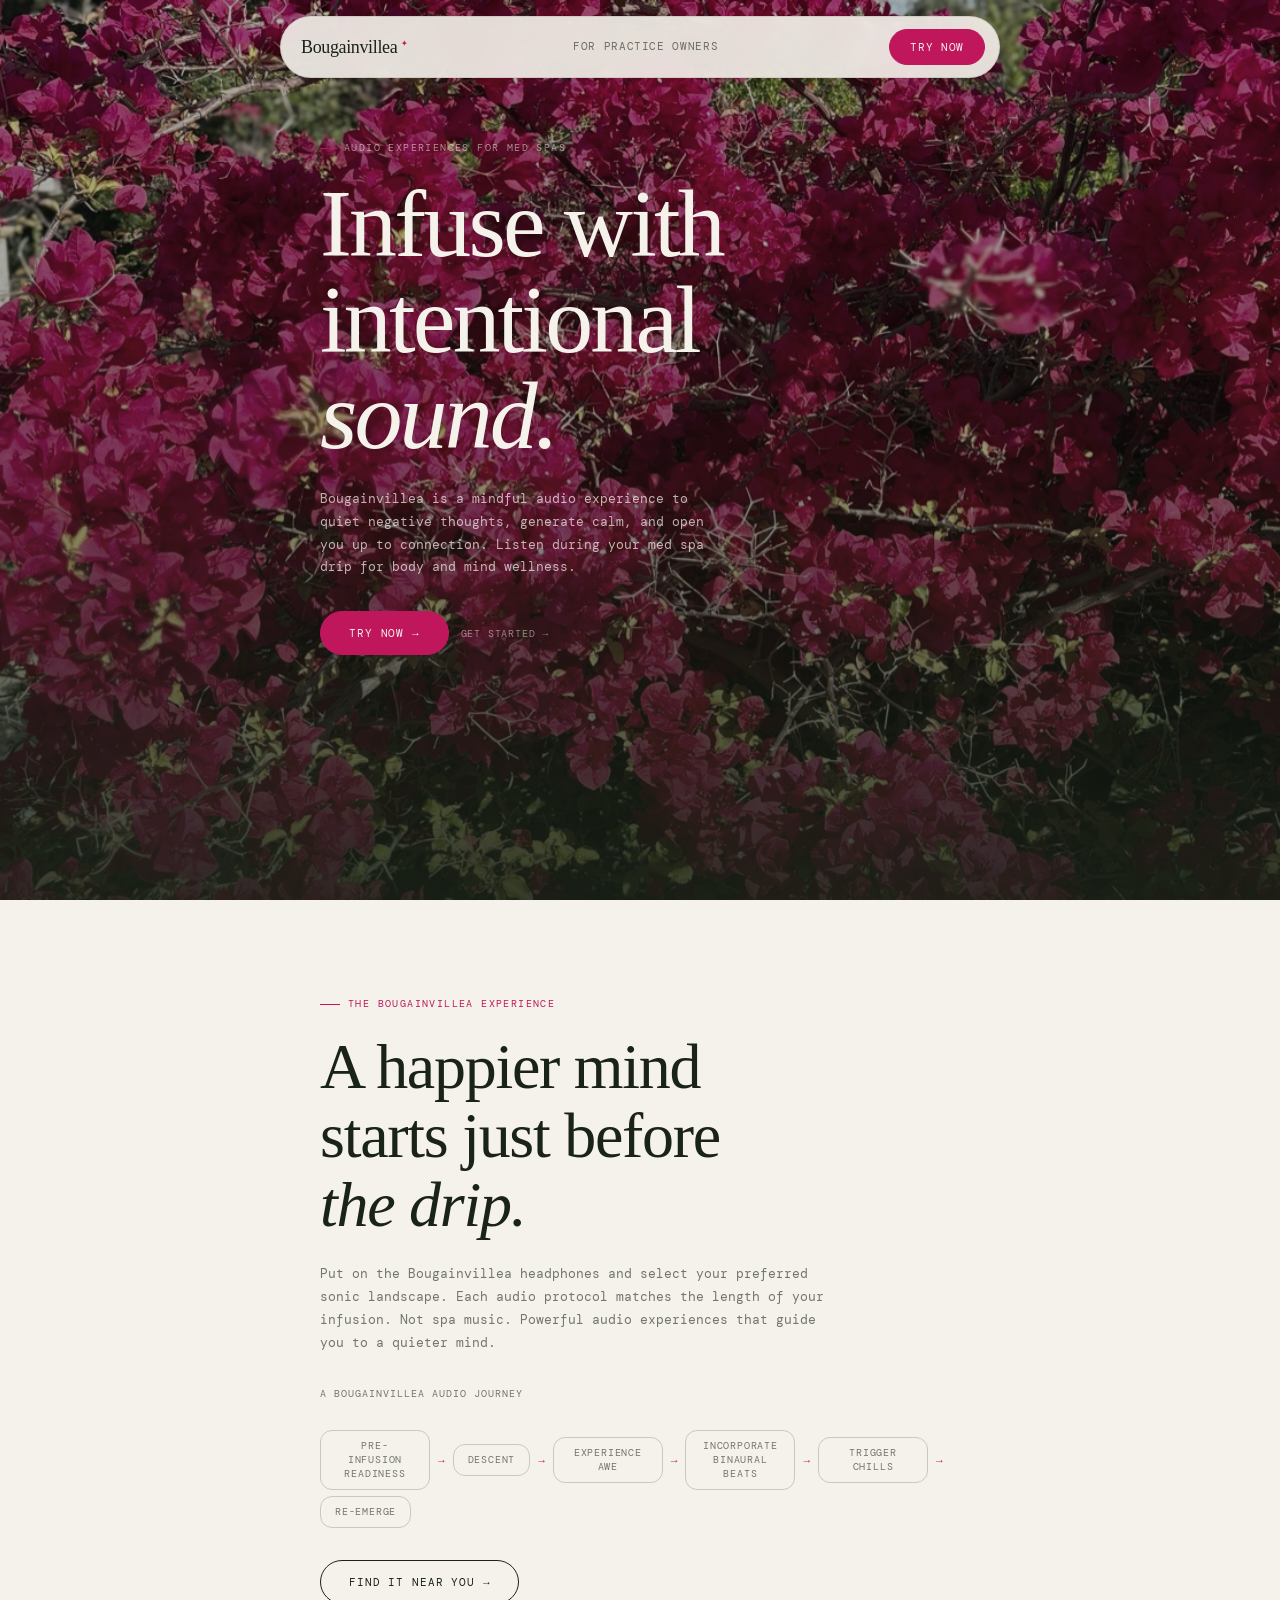
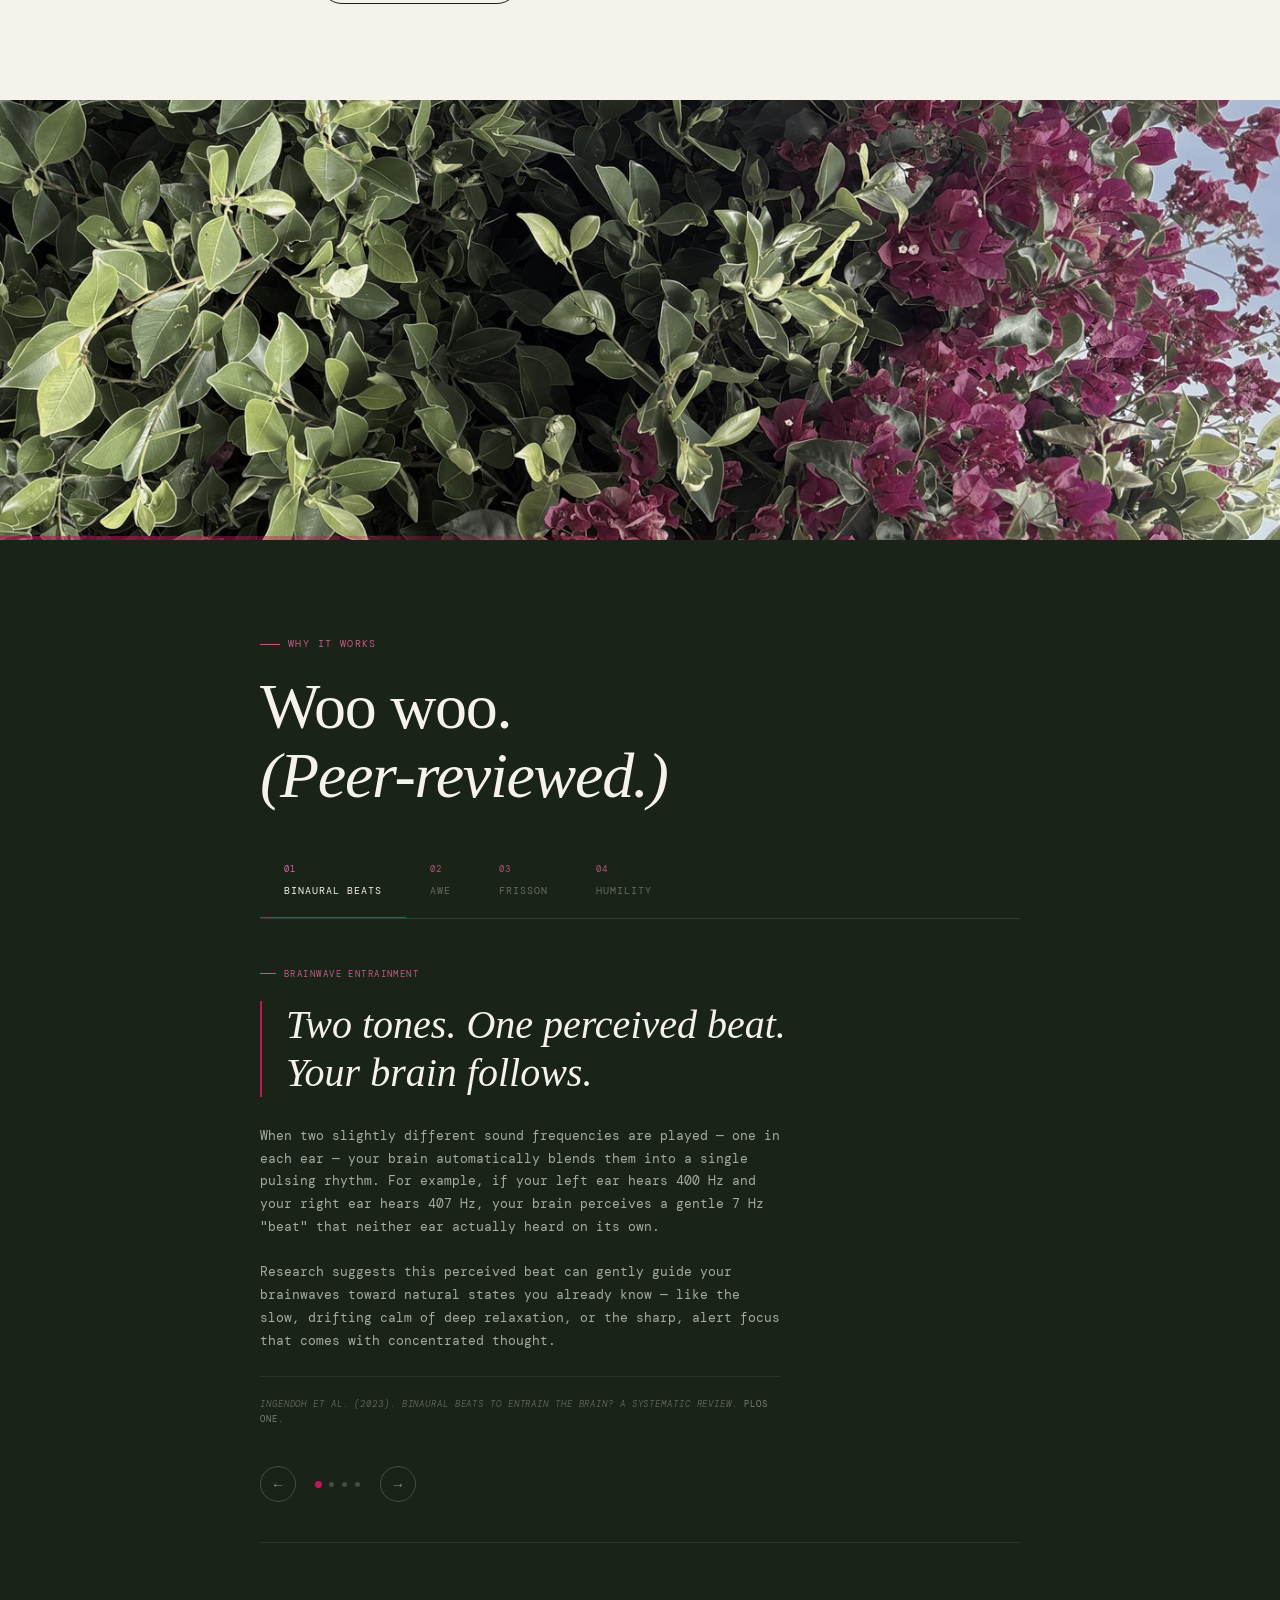
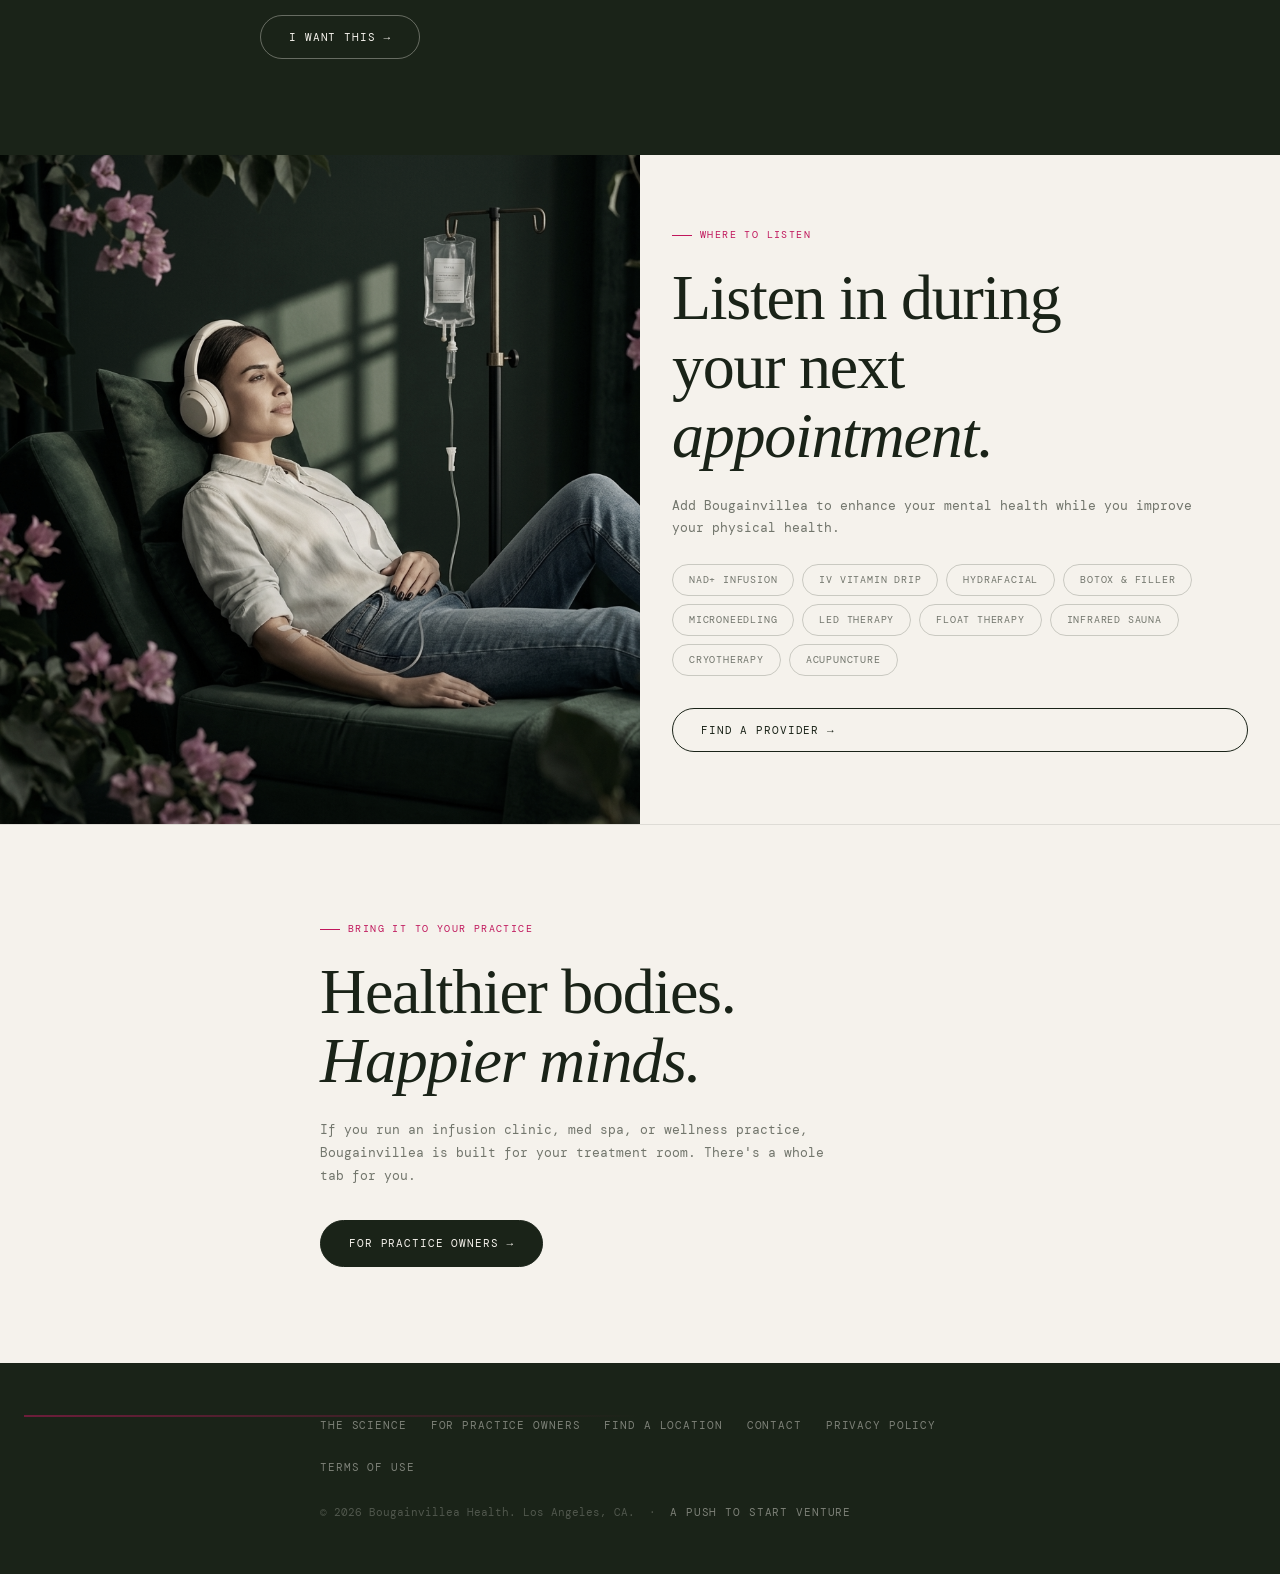
==== index.html @ acdd9a4f "Update Binaural Beats section body copy with plain-language explanation Co-Authored-By: Claude Sonne" ====
<!DOCTYPE html>
<html lang="en">
<head>
  <meta charset="UTF-8" />
  <meta name="viewport" content="width=device-width, initial-scale=1.0" />
  <title>Bougainvillea — Right Your Mind While Your Drip Runs</title>
  <meta name="description" content="A binaural audio experience for your NAD+ or vitamin infusion. While your body heals, Bougainvillea guides your mind somewhere calmer, more open, and unexpectedly at peace." />
  <link rel="stylesheet" href="css/style.css" />
</head>
<body>

  <!-- ── Floating Nav ──────────────────────────────── -->
  <nav class="nav" id="main-nav" aria-label="Main navigation">
    <div class="nav__row">
      <a href="index.html" class="nav__logo">Bougainvillea</a>
      <div class="nav__links">
        <a href="index.html" class="nav__tab active">For Users</a>
        <a href="operators.html" class="nav__tab">For Practice Owners</a>
      </div>
      <button class="nav__cta" id="demo-toggle" onclick="toggleDemo()">Try Now</button>
    </div>
    <div class="nav__player" id="nav-player">
      <audio id="demo-audio" src="demo-tracks/bou-jt-10min-VOv2-NOTFINAL.m4a" preload="none"></audio>
      <button class="nav__play-btn" id="demo-play-btn" onclick="toggleAudio()" aria-label="Play">▶</button>
      <div class="nav__player-meta">
        <span class="nav__player-track">Joshua Tree | 10 Minute Demo</span>
        <div class="nav__player-progress" id="demo-progress" role="slider" aria-label="Seek">
          <div class="nav__player-fill" id="demo-fill"></div>
        </div>
      </div>
      <span class="nav__player-time" id="demo-time">0:00</span>
      <button class="nav__player-close" onclick="closeDemo()" aria-label="Close player">✕</button>
    </div>
  </nav>

  <main class="page">

    <!-- ── 01 · Hero ─────────────────────────────── -->
    <section class="hero" aria-label="Hero">
      <div class="hero__bg" aria-hidden="true">
        <!-- Bougainvillea-draped doorway, Mediterranean -->
        <img
          src="images/hero-consumer.jpg"
          alt="Vibrant bougainvillea blooms in full sun"
          loading="eager"
        />
      </div>
      <div class="hero__overlay" aria-hidden="true"></div>
      <div class="hero__content">
        <span class="hero__eyebrow">Audio experiences for med spas</span>
        <h1 class="hero__headline">
          Infuse with<br>
          intentional<br>
          <em>sound.</em>
        </h1>
        <p class="hero__sub">
          Bougainvillea is a mindful audio experience to quiet negative thoughts, generate calm, and open you up to connection. Listen during your med spa drip for body and mind wellness.
        </p>
        <button class="btn mt-32" onclick="toggleDemo()">Try Now →</button>
        <button class="hero__scroll-link" onclick="openModal('modal-user')">Get Started →</button>
      </div>
    </section>

    <!-- ── 02 · The Experience ───────────────────── -->
    <section class="section" id="experience">
      <div class="inner">
        <span class="label">The Bougainvillea Experience</span>
        <h2>
          A happier mind<br>
          starts just before<br>
          <em>the drip.</em>
        </h2>
        <p class="body mt-24">
          Put on the Bougainvillea headphones and select your preferred sonic landscape. Each audio protocol matches the length of your infusion. Not spa music. Powerful audio experiences that guide you to a quieter mind.
        </p>
        <span class="phases__label mt-32">A Bougainvillea Audio Journey</span>
        <div class="phases">
          <span class="phases__item">Pre-infusion readiness</span>
          <span class="phases__arrow" aria-hidden="true">→</span>
          <span class="phases__item">Descent</span>
          <span class="phases__arrow" aria-hidden="true">→</span>
          <span class="phases__item">Experience Awe</span>
          <span class="phases__arrow" aria-hidden="true">→</span>
          <span class="phases__item">Incorporate Binaural Beats</span>
          <span class="phases__arrow" aria-hidden="true">→</span>
          <span class="phases__item">Trigger Chills</span>
          <span class="phases__arrow" aria-hidden="true">→</span>
          <span class="phases__item">Re-emerge</span>
        </div>
        <button class="btn mt-32" onclick="openModal('modal-user')">Find It Near You →</button>
      </div>
    </section>

    <!-- ── 02b · Bougainvillea image break ───────── -->
    <div class="img-block" aria-hidden="true" style="aspect-ratio:16/7; max-height:440px;">
      <img
        src="images/break-consumer.jpg"
        alt="Bougainvillea blooms meeting a lush green hedge"
        loading="lazy"
      />
    </div>

    <!-- ── 03 · The Science (Dark) ───────────────── -->
    <section class="section--dark" id="science">
      <div class="sci-inner">

        <div class="sci-header">
          <span class="label">Why It Works</span>
          <h2>
            Woo woo.<br>
            <em>(Peer-reviewed.)</em>
          </h2>
        </div>

        <!-- Step Nav -->
        <nav class="sci-nav "role="tablist" aria-label="Science topics">
          <button class="sci-nav__tab sci-nav__tab--active" role="tab"
                  aria-selected="true" aria-controls="sci-slide-0" data-slide="0">
            <span class="sci-nav__num">01</span>
            <span class="sci-nav__name">Binaural Beats</span>
          </button>
          <button class="sci-nav__tab" role="tab"
                  aria-selected="false" aria-controls="sci-slide-1" data-slide="1">
            <span class="sci-nav__num">02</span>
            <span class="sci-nav__name">Awe</span>
          </button>
          <button class="sci-nav__tab" role="tab"
                  aria-selected="false" aria-controls="sci-slide-2" data-slide="2">
            <span class="sci-nav__num">03</span>
            <span class="sci-nav__name">Frisson</span>
          </button>
          <button class="sci-nav__tab" role="tab"
                  aria-selected="false" aria-controls="sci-slide-3" data-slide="3">
            <span class="sci-nav__num">04</span>
            <span class="sci-nav__name">Humility</span>
          </button>
        </nav>

        <!-- Slides -->
        <div class="sci-slides "aria-live="polite">

          <div class="sci-slide sci-slide--active" id="sci-slide-0" role="tabpanel">
            <span class="sci-slide__topic">Brainwave Entrainment</span>
            <p class="sci-slide__finding">
              Two tones. One perceived beat.<br>Your brain follows.
            </p>
            <p class="body sci-slide__body">
              When two slightly different sound frequencies are played — one in each ear — your brain automatically blends them into a single pulsing rhythm. For example, if your left ear hears 400 Hz and your right ear hears 407 Hz, your brain perceives a gentle 7 Hz "beat" that neither ear actually heard on its own.<br><br>Research suggests this perceived beat can gently guide your brainwaves toward natural states you already know — like the slow, drifting calm of deep relaxation, or the sharp, alert focus that comes with concentrated thought.
            </p>
            <cite class="sci-slide__cite">
              Ingendoh et al. (2023). Binaural Beats to Entrain the Brain? A Systematic Review.
              <em>PLOS ONE.</em>
            </cite>
          </div>

          <div class="sci-slide" id="sci-slide-1" role="tabpanel" hidden>
            <span class="sci-slide__topic">The Awe Response</span>
            <p class="sci-slide__finding">
              Awe quiets stress.<br>Down to the cellular level.
            </p>
            <p class="body sci-slide__body">
              Awe activates the vagus nerve, reduces sympathetic arousal, and lowers inflammatory cytokines including IL-6. Music is among the most reliable awe elicitors, and research identifies five distinct pathways through which awe produces measurable improvements in both mental and physical health.
            </p>
            <cite class="sci-slide__cite">
              Monroy &amp; Keltner (2023). Awe as a Pathway to Mental and Physical Health.
              <em>Perspectives on Psychological Science.</em>
            </cite>
          </div>

          <div class="sci-slide" id="sci-slide-2" role="tabpanel" hidden>
            <span class="sci-slide__topic">Music-Evoked Chills</span>
            <p class="sci-slide__finding">
              Those chills you feel?<br>That's dopamine.
            </p>
            <p class="body sci-slide__body">
              Roughly 90% of people experience frisson, the involuntary shiver music can produce at moments of peak beauty. It activates the nucleus accumbens, the brain's reward center, releasing dopamine in the same cascade linked to pleasure, transcendence, and awe. Music is one of its most reliable triggers.
            </p>
            <cite class="sci-slide__cite">
              de Fleurian &amp; Pearce (2021). Chills in Music: A Systematic Review.
              <em>Psychological Bulletin.</em>
            </cite>
          </div>

          <div class="sci-slide" id="sci-slide-3" role="tabpanel" hidden>
            <span class="sci-slide__topic">The Small Self</span>
            <p class="sci-slide__finding">
              Feeling small, in the best way, is good for you.
            </p>
            <p class="body sci-slide__body">
              Awe produces a quieting of the ego researchers call "self-diminishment," a more accurate self-view that generates genuine humility. Awe-prone people are rated as more humble by the people who know them best, and this humility predicts better relationships, greater prosociality, and lasting improvements in well-being.
            </p>
            <cite class="sci-slide__cite">
              Stellar et al. (2018). Awe and Humility.
              <em>Journal of Personality and Social Psychology.</em>
            </cite>
          </div>

        </div><!-- /sci-slides -->

        <!-- Prev / Dots / Next -->
        <div class="sci-controls">
          <button class="sci-ctrl sci-ctrl--prev" aria-label="Previous">←</button>
          <div class="sci-dots" aria-hidden="true">
            <span class="sci-dot sci-dot--active"></span>
            <span class="sci-dot"></span>
            <span class="sci-dot"></span>
            <span class="sci-dot"></span>
          </div>
          <button class="sci-ctrl sci-ctrl--next" aria-label="Next">→</button>
        </div>

        <div class="sci-cta">
          <button class="btn" onclick="openModal('modal-user')">I Want This →</button>
        </div>

      </div><!-- /sci-inner -->
    </section>

    <script>
    (function () {
      const tabs   = document.querySelectorAll('.sci-nav__tab');
      const slides = document.querySelectorAll('.sci-slide');
      const dots   = document.querySelectorAll('.sci-dot');
      const prev   = document.querySelector('.sci-ctrl--prev');
      const next   = document.querySelector('.sci-ctrl--next');
      let   cur    = 0;

      function goTo(n) {
        const total = slides.length;
        cur = ((n % total) + total) % total;

        tabs.forEach(function (t, i) {
          const active = i === cur;
          t.classList.toggle('sci-nav__tab--active', active);
          t.setAttribute('aria-selected', active);
        });

        slides.forEach(function (s, i) {
          const active = i === cur;
          s.classList.toggle('sci-slide--active', active);
          active ? s.removeAttribute('hidden') : s.setAttribute('hidden', '');
        });

        dots.forEach(function (d, i) {
          d.classList.toggle('sci-dot--active', i === cur);
        });
      }

      tabs.forEach(function (t) {
        t.addEventListener('click', function () { goTo(+t.dataset.slide); });
      });

      prev.addEventListener('click', function () { goTo(cur - 1); });
      next.addEventListener('click', function () { goTo(cur + 1); });
    })();
    </script>

    <!-- ── 04 · Where to Find It ─────────────────── -->
    <section id="locations">
      <div class="two-col">
        <div class="two-col__image">
          <img
            src="images/consumer-iv-session.png"
            alt="Woman relaxing with headphones during an IV infusion session"
            loading="lazy"
          />
        </div>
        <div class="two-col__text">
          <span class="label">Where to Listen</span>
          <h2>
            Listen in during<br>
            your next<br>
            <em>appointment.</em>
          </h2>
          <p class="body mt-24">
            Add Bougainvillea to enhance your mental health while you improve your physical health.
          </p>
          <div class="pills">
            <span class="pill">NAD+ Infusion</span>
            <span class="pill">IV Vitamin Drip</span>
            <span class="pill">HydraFacial</span>
            <span class="pill">Botox &amp; Filler</span>
            <span class="pill">Microneedling</span>
            <span class="pill">LED Therapy</span>
            <span class="pill">Float Therapy</span>
            <span class="pill">Infrared Sauna</span>
            <span class="pill">Cryotherapy</span>
            <span class="pill">Acupuncture</span>
          </div>
          <button class="btn" onclick="openModal('modal-user')">Find a Provider →</button>
        </div>
      </div>
    </section>

    <!-- ── 05 · Closing CTA ───────────────────────── -->
    <section class="section" style="border-top: 1px solid var(--ink-10);">
      <div class="inner">
        <span class="label">Bring It to Your Practice</span>
        <h2>
          Healthier bodies.<br>
          <em>Happier minds.</em>
        </h2>
        <p class="body mt-24">
          If you run an infusion clinic, med spa, or wellness practice, Bougainvillea is built for your treatment room. There's a whole tab for you.
        </p>
        <a href="operators.html" class="btn btn--solid">For Practice Owners →</a>
      </div>
    </section>

  </main>

  <!-- ── Footer ────────────────────────────────────── -->
  <!-- ── Modal: Try Now (Consumer) ──────────────────── -->
  <div id="modal-user" class="modal" hidden aria-hidden="true" role="dialog" aria-modal="true" aria-labelledby="modal-user-title">
    <div class="modal__panel" tabindex="-1">
      <button class="modal__close" aria-label="Close">✕</button>
      <span class="modal__eyebrow">Get Early Access</span>
      <h2 class="modal__title" id="modal-user-title">Find it near<br><em>you.</em></h2>
      <p class="modal__subtitle">Tell us where you are. We'll let you know as soon as Bougainvillea is available at a clinic nearby.</p>

      <form class="modal__form" action="https://formspree.io/f/xkopkbqr" method="POST">
        <div class="modal__field">
          <label class="modal__label" for="u-name">Name</label>
          <input class="modal__input" id="u-name" name="name" type="text" placeholder="Your name" required autocomplete="name" />
        </div>
        <div class="modal__field">
          <label class="modal__label" for="u-email">Email</label>
          <input class="modal__input" id="u-email" name="email" type="email" placeholder="you@example.com" required autocomplete="email" />
        </div>
        <div class="modal__field">
          <label class="modal__label" for="u-city">City <span style="opacity:0.45; font-size:8px;">(optional)</span></label>
          <input class="modal__input" id="u-city" name="city" type="text" placeholder="Los Angeles" autocomplete="address-level2" />
        </div>
        <button class="modal__submit" type="submit" data-label="Notify Me">Notify Me</button>
        <p class="modal__privacy">No spam. Just your local launch.</p>
      </form>

      <div class="modal__success" hidden>
        <span class="modal__success-icon">✦</span>
        <h3>You're on the list.</h3>
        <p>We'll reach out as soon as Bougainvillea is available near you.</p>
      </div>
      <p class="modal__error" hidden>Something went wrong. Please try again or email us at hello@bougainvillea.health.</p>
    </div>
  </div>

  <script src="js/main.js"></script>
  <footer class="footer">
    <div class="footer__inner">
      <nav class="footer__links" aria-label="Footer navigation">
        <a href="#science" class="footer__link">The Science</a>
        <a href="operators.html" class="footer__link">For Practice Owners</a>
        <a href="#locations" class="footer__link">Find a Location</a>
        <a href="mailto:hello@bougainvillea.health" class="footer__link">Contact</a>
        <a href="privacy.html" class="footer__link">Privacy Policy</a>
        <a href="terms.html" class="footer__link">Terms of Use</a>
      </nav>
      <p class="footer__copy">© 2026 Bougainvillea Health. Los Angeles, CA. &nbsp;·&nbsp; <a href="https://pushtostart.ventures" class="footer__link" target="_blank" rel="noopener">A Push to Start Venture</a></p>
    </div>
  </footer>

</body>
</html>
---- css/style.css ----
/* ============================================================
   BOUGAINVILLEA — Shared Stylesheet
   Base:  #f5f2ec (parchment) / #1a2318 (forest ink)
   Bloom: #c0175c (bougainvillea magenta) — used as accent pops
   Type:  Cormorant Garant (editorial serif) + DM Mono
   ============================================================ */

@import url('https://fonts.googleapis.com/css2?family=Cormorant+Garant:ital,wght@0,300;0,400;0,500;0,600;1,300;1,400;1,500&family=DM+Mono:wght@300;400&display=swap');

/* ── Reset & Base ─────────────────────────────────── */
*, *::before, *::after { box-sizing: border-box; margin: 0; padding: 0; }

:root {
  --cream:   #f5f2ec;
  --ink:     #1a2318;
  --forest:  #3d5c3a;
  --mid:     #6b7f68;
  --bloom:   #c0175c;   /* bougainvillea magenta */
  --bloom-20: rgba(192,23,92,0.18);
  --ink-10:  rgba(26,35,24,0.10);
  --ink-20:  rgba(26,35,24,0.20);
  --ink-60:  rgba(26,35,24,0.60);

  --serif: 'Cormorant Garant', Georgia, serif;
  --mono:  'DM Mono', 'Courier New', monospace;

  --nav-h: 60px;
}

html { scroll-behavior: smooth; }

body {
  font-family: var(--mono);
  background: var(--cream);
  color: var(--ink);
  font-size: 14px;
  line-height: 1.6;
  -webkit-font-smoothing: antialiased;
}

img { display: block; width: 100%; height: 100%; object-fit: cover; }
a { color: inherit; text-decoration: none; }
button { cursor: pointer; border: none; background: none; font-family: inherit; }

/* ── Floating Nav ─────────────────────────────────── */
.nav {
  position: fixed;
  top: 16px;
  left: 50%;
  transform: translateX(-50%);
  z-index: 100;
  width: calc(100% - 32px);
  max-width: 720px;
  display: flex;
  flex-direction: column;
  background: rgba(245,242,236,0.90);
  backdrop-filter: blur(16px);
  -webkit-backdrop-filter: blur(16px);
  border: 1px solid var(--ink-10);
  border-radius: 999px;
  overflow: hidden;
  transition: border-radius 0.35s ease;
}

.nav--open { border-radius: 24px; }

.nav__row {
  display: flex;
  align-items: center;
  justify-content: space-between;
  height: var(--nav-h);
  padding: 0 8px 0 20px;
  flex-shrink: 0;
}

/* ── Demo Player ──────────────────────────────────── */
.nav__player {
  display: flex;
  align-items: center;
  gap: 10px;
  padding: 0 16px;
  max-height: 0;
  opacity: 0;
  pointer-events: none;
  transition: max-height 0.35s ease, opacity 0.25s ease, padding 0.3s ease;
}

.nav--open .nav__player {
  max-height: 56px;
  opacity: 1;
  pointer-events: auto;
  padding: 0 16px 14px;
}

.nav__play-btn {
  width: 30px;
  height: 30px;
  border-radius: 50%;
  background: var(--bloom);
  color: var(--cream);
  font-size: 10px;
  display: flex;
  align-items: center;
  justify-content: center;
  flex-shrink: 0;
  transition: background 0.2s;
}
.nav__play-btn:hover { background: var(--forest); }

.nav__player-meta {
  flex: 1;
  min-width: 0;
  display: flex;
  flex-direction: column;
  gap: 6px;
}

.nav__player-track {
  font-family: var(--mono);
  font-size: 9px;
  letter-spacing: 0.08em;
  text-transform: uppercase;
  color: var(--ink);
  white-space: nowrap;
  overflow: hidden;
  text-overflow: ellipsis;
}

.nav__player-progress {
  width: 100%;
  height: 16px;        /* tall hit area — no padding/margin hacks */
  cursor: pointer;
  position: relative;
}
/* visual rail via pseudo-element so the hit area stays full height */
.nav__player-progress::before {
  content: '';
  position: absolute;
  left: 0; right: 0;
  top: 6.5px; bottom: 6.5px;   /* 3px visible rail centred in 16px */
  background: var(--ink-20);
  border-radius: 999px;
  transition: top 0.15s, bottom 0.15s;
}
.nav__player-progress:hover::before,
.nav__player-progress.seeking::before {
  top: 5.5px; bottom: 5.5px;   /* 5px on hover/drag */
}

.nav__player-fill {
  position: absolute;
  left: 0;
  top: 6.5px; bottom: 6.5px;
  width: 0%;
  background: var(--bloom);
  border-radius: 999px;
  transition: top 0.15s, bottom 0.15s;
}
.nav__player-progress:hover .nav__player-fill,
.nav__player-progress.seeking .nav__player-fill {
  top: 5.5px; bottom: 5.5px;
}

/* Thumb dot on hover / drag */
.nav__player-fill::after {
  content: '';
  position: absolute;
  right: -5px;
  top: 50%;
  width: 10px; height: 10px;
  border-radius: 50%;
  background: var(--bloom);
  transform: translateY(-50%) scale(0);
  transition: transform 0.15s;
}
.nav__player-progress:hover .nav__player-fill::after,
.nav__player-progress.seeking .nav__player-fill::after {
  transform: translateY(-50%) scale(1);
}

.nav__player-time {
  font-family: var(--mono);
  font-size: 9px;
  color: var(--ink-60);
  white-space: nowrap;
  flex-shrink: 0;
}

.nav__player-close {
  font-size: 12px;
  color: var(--ink-60);
  width: 24px;
  height: 24px;
  display: flex;
  align-items: center;
  justify-content: center;
  border-radius: 50%;
  flex-shrink: 0;
  transition: background 0.2s, color 0.2s;
}
.nav__player-close:hover { background: var(--ink-10); color: var(--ink); }

.nav__logo {
  font-family: var(--serif);
  font-size: 18px;
  font-weight: 500;
  letter-spacing: -0.02em;
  color: var(--ink);
}

/* Small bloom dot after the wordmark — a nod to the flower */
.nav__logo::after {
  content: '✦';
  font-size: 8px;
  color: var(--bloom);
  vertical-align: super;
  margin-left: 4px;
  line-height: 0;
}

.nav__links {
  display: flex;
  align-items: center;
  gap: 4px;
}

.nav__tab {
  font-family: var(--mono);
  font-size: 11px;
  letter-spacing: 0.06em;
  text-transform: uppercase;
  padding: 6px 14px;
  border-radius: 999px;
  color: var(--ink-60);
  transition: background 0.2s, color 0.2s;
}

.nav__tab:hover { background: var(--ink-10); color: var(--ink); }

.nav__tab.active {
  display: none;
}

.nav__cta {
  font-family: var(--mono);
  font-size: 11px;
  letter-spacing: 0.06em;
  text-transform: uppercase;
  padding: 10px 20px;
  border-radius: 999px;
  border: 1px solid var(--bloom);
  color: var(--cream);
  background: var(--bloom);
  transition: background 0.2s, color 0.2s, border-color 0.2s;
  white-space: nowrap;
  margin: 6px;
}

.nav__cta:hover {
  background: var(--forest);
  color: var(--cream);
  border-color: var(--forest);
}

/* ── Page Wrapper ─────────────────────────────────── */
.page {
  padding-top: calc(var(--nav-h) + 16px);
}

/* ── Section Primitives ───────────────────────────── */
.section {
  padding: 96px 24px;
  max-width: 100%;
}

.section--dark {
  background: var(--ink);
  color: var(--cream);
  padding: 96px 24px;
}

.inner {
  max-width: 640px;
  margin: 0 auto;
}

/* ── Label / Eyebrow — bloom accent ──────────────── */
.label {
  font-family: var(--mono);
  font-size: 10px;
  letter-spacing: 0.14em;
  text-transform: uppercase;
  color: var(--bloom);          /* pop of magenta */
  margin-bottom: 20px;
  display: flex;
  align-items: center;
  gap: 8px;
}

/* Thin bloom line before label */
.label::before {
  content: '';
  display: inline-block;
  width: 20px;
  height: 1px;
  background: var(--bloom);
  flex-shrink: 0;
}

.section--dark .label {
  color: rgba(224,100,155,0.85);   /* bloom lightened for dark bg */
}

.section--dark .label::before {
  background: rgba(224,100,155,0.85);
}

/* The hero eyebrow doesn't use .label, stays subtle */
.hero__eyebrow {
  font-family: var(--mono);
  font-size: 10px;
  letter-spacing: 0.14em;
  text-transform: uppercase;
  color: rgba(245,242,236,0.55);
  margin-bottom: 20px;
  display: flex;
  align-items: center;
  gap: 8px;
}

.hero__eyebrow::before {
  content: '';
  display: inline-block;
  width: 16px;
  height: 1px;
  background: var(--bloom);
  opacity: 0.8;
}

/* ── Headlines ────────────────────────────────────── */
h1, h2, h3 {
  font-family: var(--serif);
  font-weight: 400;
  line-height: 1.08;
  letter-spacing: -0.02em;
}

h1 { font-size: clamp(48px, 12vw, 88px); }
h2 { font-size: clamp(36px, 8vw, 64px); }
h3 { font-size: clamp(22px, 5vw, 36px); }

/* ── Body Text ────────────────────────────────────── */
.body {
  font-family: var(--mono);
  font-size: 13px;
  line-height: 1.75;
  color: var(--ink-60);
  max-width: 520px;
}

.section--dark .body {
  color: rgba(245,242,236,0.65);
}

/* ── CTA Buttons ──────────────────────────────────── */
.btn {
  display: inline-flex;
  align-items: center;
  gap: 8px;
  font-family: var(--mono);
  font-size: 11px;
  letter-spacing: 0.08em;
  text-transform: uppercase;
  padding: 14px 28px;
  border-radius: 999px;
  border: 1px solid var(--ink);
  color: var(--ink);
  background: transparent;
  transition: background 0.2s, color 0.2s, border-color 0.2s;
  margin-top: 32px;
}

.btn:hover {
  background: var(--bloom);
  border-color: var(--bloom);
  color: var(--cream);
}

.btn--solid {
  background: var(--ink);
  color: var(--cream);
  border-color: var(--ink);
}

.btn--solid:hover {
  background: var(--bloom);
  border-color: var(--bloom);
}

.section--dark .btn {
  border-color: rgba(245,242,236,0.35);
  color: var(--cream);
}

.section--dark .btn:hover {
  background: var(--bloom);
  border-color: var(--bloom);
  color: var(--cream);
}

/* ── Hero ─────────────────────────────────────────── */
/* Pull hero flush to top, overriding .page padding */
.hero {
  margin-top: calc(-1 * (var(--nav-h) + 16px));
}

.hero .btn {
  background: var(--bloom);
  border-color: var(--bloom);
  color: var(--cream);
}

.hero .btn:hover {
  background: var(--forest);
  border-color: var(--forest);
}

.hero {
  position: relative;
  min-height: 100svh;
  display: flex;
  flex-direction: column;
  justify-content: flex-start;
  overflow: hidden;
  background: var(--ink);
}

.hero__bg {
  position: absolute;
  inset: 0;
  z-index: 0;
}

/* Higher saturation so bougainvillea magenta bleeds through */
.hero__bg img {
  width: 100%;
  height: 100%;
  object-fit: cover;
  filter: saturate(0.65) brightness(0.72);
}

.hero__overlay {
  position: absolute;
  inset: 0;
  background: linear-gradient(
    to top,
    rgba(26,35,24,0.82) 0%,
    rgba(26,35,24,0.20) 50%,
    transparent 100%
  );
  z-index: 1;
}

.hero__content {
  position: relative;
  z-index: 2;
  padding: calc(var(--nav-h) + 16px + 64px) 24px 60px;
  color: var(--cream);
  width: 100%;
  max-width: 688px;   /* 640px text + 24px padding × 2 — matches .inner */
  margin: 0 auto;
}

.hero__headline {
  font-family: var(--serif);
  font-size: clamp(44px, 13vw, 96px);
  font-weight: 300;
  line-height: 1.0;
  letter-spacing: -0.03em;
  color: var(--cream);
  margin-bottom: 24px;
}

.hero__sub {
  font-family: var(--mono);
  font-size: 13px;
  line-height: 1.75;
  color: rgba(245,242,236,0.72);
  max-width: 400px;
}

/* ── Phase Arc ────────────────────────────────────── */
.phases {
  display: flex;
  flex-wrap: wrap;
  align-items: center;
  gap: 6px;
  margin-top: 28px;
}

.phases__item {
  font-family: var(--mono);
  font-size: 10px;
  letter-spacing: 0.08em;
  text-transform: uppercase;
  padding: 8px 14px;
  border: 1px solid var(--ink-20);
  border-radius: 12px;
  color: var(--ink-60);
  display: inline-flex;
  align-items: center;
  justify-content: center;
  text-align: center;
  max-width: 110px;
  white-space: normal;
  line-height: 1.4;
  flex-shrink: 0;
}

/* Arrow separators get bloom */
.phases__arrow {
  font-size: 11px;
  color: var(--bloom);
  padding: 0 2px;
  line-height: 1;
  flex-shrink: 0;
}

/* ── Pull Quote ───────────────────────────────────── */
.pullquote {
  font-family: var(--serif);
  font-style: italic;
  font-size: clamp(20px, 4vw, 26px);
  line-height: 1.45;
  color: var(--cream);
  border-left: 2px solid var(--bloom);   /* bloom accent */
  padding-left: 24px;
  margin: 52px 0 16px;
}

.pullquote__cite {
  font-family: var(--mono);
  font-size: 10px;
  letter-spacing: 0.1em;
  text-transform: uppercase;
  color: rgba(245,242,236,0.4);
  display: block;
  margin-top: 14px;
  padding-left: 26px;
}

/* ── Science Slider ───────────────────────────────── */
.sci-inner {
  max-width: 760px;
  margin: 0 auto;
}

.sci-header {
  max-width: 560px;
  margin-bottom: 52px;
}

/* Step nav */
.sci-nav {
  display: flex;
  gap: 0;
  border-bottom: 1px solid rgba(245,242,236,0.12);
  margin-bottom: 48px;
  overflow-x: auto;
  -webkit-overflow-scrolling: touch;
  scrollbar-width: none;
}

.sci-nav::-webkit-scrollbar { display: none; }

.sci-nav__tab {
  background: none;
  border: none;
  cursor: pointer;
  padding: 0 24px 20px;
  text-align: left;
  position: relative;
  color: rgba(245,242,236,0.35);
  transition: color 0.2s;
  white-space: nowrap;
  flex-shrink: 0;
}

.sci-nav__tab::after {
  content: '';
  position: absolute;
  bottom: -1px;
  left: 0;
  right: 0;
  height: 2px;
  background: var(--bloom);
  opacity: 0;
  transition: opacity 0.2s;
}

.sci-nav__tab--active,
.sci-nav__tab:hover {
  color: var(--cream);
}

.sci-nav__tab--active::after { opacity: 1; }

.sci-nav__num {
  display: block;
  font-family: var(--mono);
  font-size: 9px;
  letter-spacing: 0.12em;
  color: rgba(224,100,155,0.75);
  margin-bottom: 6px;
}

.sci-nav__tab--active .sci-nav__num,
.sci-nav__tab:hover .sci-nav__num {
  color: rgba(224,100,155,1);
}

.sci-nav__name {
  font-family: var(--mono);
  font-size: 10px;
  letter-spacing: 0.1em;
  text-transform: uppercase;
}

/* Slide content */
.sci-slides {
  min-height: 280px;
}

.sci-slide {
  display: none;
  animation: sci-fade-in 0.35s ease;
}

.sci-slide--active { display: block; }

@keyframes sci-fade-in {
  from { opacity: 0; transform: translateY(10px); }
  to   { opacity: 1; transform: translateY(0); }
}

.sci-slide__topic {
  font-family: var(--mono);
  font-size: 9px;
  letter-spacing: 0.16em;
  text-transform: uppercase;
  color: rgba(224,100,155,0.85);
  display: flex;
  align-items: center;
  gap: 8px;
  margin-bottom: 20px;
}

.sci-slide__topic::before {
  content: '';
  display: inline-block;
  width: 16px;
  height: 1px;
  background: rgba(224,100,155,0.85);
  flex-shrink: 0;
}

.sci-slide__finding {
  font-family: var(--serif);
  font-style: italic;
  font-size: clamp(26px, 5vw, 40px);
  line-height: 1.2;
  color: var(--cream);
  margin: 0 0 28px;
  font-weight: 400;
  border-left: 2px solid var(--bloom);
  padding-left: 24px;
}

.sci-slide__body {
  max-width: 520px;
  margin-bottom: 24px;
}

.sci-slide__cite {
  display: block;
  font-family: var(--mono);
  font-size: 9px;
  letter-spacing: 0.1em;
  text-transform: uppercase;
  color: rgba(245,242,236,0.3);
  line-height: 1.6;
  border-top: 1px solid rgba(245,242,236,0.08);
  padding-top: 20px;
  margin-top: 4px;
  max-width: 520px;
}

.sci-slide__cite em {
  font-style: normal;
  color: rgba(245,242,236,0.45);
}

/* Controls */
.sci-controls {
  display: flex;
  align-items: center;
  gap: 20px;
  margin-top: 40px;
}

.sci-ctrl {
  background: none;
  border: 1px solid rgba(245,242,236,0.2);
  color: rgba(245,242,236,0.5);
  cursor: pointer;
  width: 36px;
  height: 36px;
  border-radius: 50%;
  display: flex;
  align-items: center;
  justify-content: center;
  font-size: 14px;
  transition: border-color 0.2s, color 0.2s, background 0.2s;
  flex-shrink: 0;
}

.sci-ctrl:hover {
  border-color: var(--bloom);
  color: var(--cream);
  background: rgba(192,23,92,0.12);
}

.sci-dots {
  display: flex;
  gap: 8px;
  align-items: center;
}

.sci-dot {
  width: 5px;
  height: 5px;
  border-radius: 50%;
  background: rgba(245,242,236,0.2);
  transition: background 0.2s, transform 0.2s;
}

.sci-dot--active {
  background: var(--bloom);
  transform: scale(1.4);
}

/* ── Image Block ──────────────────────────────────── */
.img-block {
  width: 100%;
  aspect-ratio: 3/2;
  overflow: hidden;
  background: var(--ink-10);
  position: relative;
}

/* Slightly more saturation — let the bougainvillea show */
.img-block img {
  filter: saturate(0.45) brightness(0.96);
  transition: filter 0.8s ease;
}

.img-block:hover img {
  filter: saturate(0.75) brightness(0.96);
}

/* Bloom gradient kiss at bottom edge of image break */
.img-block::after {
  content: '';
  position: absolute;
  inset: auto 0 0 0;
  height: 4px;
  background: linear-gradient(to right, var(--bloom), transparent 60%);
  opacity: 0.6;
  pointer-events: none;
}

/* ── Stats Strip ──────────────────────────────────── */
.stats {
  display: grid;
  grid-template-columns: repeat(2, 1fr);
  gap: 1px;
  background: var(--ink-10);
  border: 1px solid var(--ink-10);
  margin: 40px 0 0;
}

.section--dark .stats {
  background: rgba(245,242,236,0.08);
  border-color: rgba(245,242,236,0.08);
}

.stats__item {
  background: var(--cream);
  padding: 28px 20px;
}

.section--dark .stats__item {
  background: var(--ink);
}

/* Stats numbers get bloom on light backgrounds */
.stats__number {
  font-family: var(--serif);
  font-size: clamp(28px, 7vw, 48px);
  font-weight: 300;
  line-height: 1;
  letter-spacing: -0.02em;
  color: var(--bloom);
}

.section--dark .stats__number { color: var(--cream); }

.stats__label {
  font-family: var(--mono);
  font-size: 10px;
  letter-spacing: 0.08em;
  text-transform: uppercase;
  color: var(--mid);
  margin-top: 8px;
}

.section--dark .stats__label { color: rgba(245,242,236,0.45); }

/* ── Pills ────────────────────────────────────────── */
.pills {
  display: flex;
  flex-wrap: wrap;
  gap: 8px;
  margin-top: 24px;
}

.pill {
  font-family: var(--mono);
  font-size: 10px;
  letter-spacing: 0.08em;
  text-transform: uppercase;
  padding: 7px 16px;
  border: 1px solid var(--ink-20);
  border-radius: 999px;
  color: var(--ink-60);
  transition: border-color 0.2s, color 0.2s;
}

.pill:hover {
  border-color: var(--bloom);
  color: var(--bloom);
}

/* ── Stat Hero — large featured stat ─────────────── */
.stat-hero {
  display: flex;
  align-items: center;
  gap: 20px;
  margin-bottom: 40px;
  padding-bottom: 36px;
  border-bottom: 1px solid var(--ink-10);
}

.stat-hero__number {
  font-family: var(--serif);
  font-size: clamp(72px, 15vw, 108px);
  font-weight: 300;
  line-height: 1;
  letter-spacing: -0.03em;
  color: var(--bloom);
  flex-shrink: 0;
}

.stat-hero__label {
  font-family: var(--mono);
  font-size: 11px;
  letter-spacing: 0.08em;
  text-transform: uppercase;
  color: var(--ink-60);
  max-width: 180px;
  line-height: 1.6;
}

.stat-hero__source {
  font-family: var(--mono);
  font-size: 9px;
  letter-spacing: 0.10em;
  text-transform: uppercase;
  color: var(--ink-20);
  margin-top: 10px;
  display: block;
}

/* ── Pressure Points ──────────────────────────────── */
.how-it-works__image {
  width: 100%;
  border-radius: 12px;
  overflow: hidden;
  max-height: 420px;
}

.how-it-works__image img {
  width: 100%;
  height: 100%;
  object-fit: cover;
  object-position: center 30%;
  display: block;
}

.pressure-list {
  margin-top: 48px;
  display: flex;
  flex-direction: column;
}

.pressure-item {
  padding: 32px 0;
  border-top: 1px solid rgba(245,242,236,0.10);
  display: grid;
  grid-template-columns: 28px 1fr;
  gap: 20px;
  align-items: start;
}

.pressure-item__num {
  font-family: var(--mono);
  font-size: 10px;
  letter-spacing: 0.08em;
  color: var(--bloom);
  opacity: 0.7;
  padding-top: 5px;
}

.pressure-item__title {
  font-family: var(--serif);
  font-size: 22px;
  font-weight: 400;
  color: var(--cream);
  margin-bottom: 10px;
  line-height: 1.2;
}

.pressure-item__body {
  font-family: var(--mono);
  font-size: 12px;
  line-height: 1.75;
  color: rgba(245,242,236,0.58);
}

.pressure-item--featured {
  border-top-color: rgba(192,23,92,0.40) !important;
  padding-left: 0;
}

.pressure-item--featured .pressure-item__num {
  color: var(--bloom);
  opacity: 1;
}

.pressure-item--featured .pressure-item__title {
  color: var(--cream);
}

.pressure-item--featured .pressure-item__body {
  color: rgba(245,242,236,0.75);
}

.pressure-item--featured .integration-list {
  font-family: var(--mono);
  font-size: 10px;
  letter-spacing: 0.06em;
  text-transform: uppercase;
  color: rgba(224,100,155,0.80);
  margin-top: 14px;
  line-height: 1.8;
}

/* ── Operator List ────────────────────────────────── */
.operator-list {
  margin-top: 32px;
  border-top: 1px solid var(--ink-10);
}

.operator-row {
  display: flex;
  align-items: center;
  justify-content: space-between;
  padding: 16px 0;
  border-bottom: 1px solid var(--ink-10);
}

.operator-row__name {
  font-family: var(--serif);
  font-size: 18px;
  font-weight: 400;
}

.operator-row__tier {
  font-family: var(--mono);
  font-size: 10px;
  letter-spacing: 0.08em;
  text-transform: uppercase;
  color: var(--bloom);
}

/* ── Two-col layout ───────────────────────────────── */
.two-col {
  display: grid;
  grid-template-columns: 1fr;
  gap: 0;
}

@media (min-width: 680px) {
  .two-col { grid-template-columns: 1fr 1fr; }
}

.two-col__text {
  padding: 72px 32px;
  display: flex;
  flex-direction: column;
  justify-content: center;
}

.two-col__image {
  aspect-ratio: 1/1;
  overflow: hidden;
  position: relative;
}

.two-col__image img {
  filter: saturate(0.5) brightness(0.95);
  transition: filter 0.8s ease;
}

.two-col__image:hover img {
  filter: saturate(0.8);
}

@media (min-width: 680px) {
  .two-col__image { aspect-ratio: auto; min-height: 520px; }
}

/* ── Footer ───────────────────────────────────────── */
.footer {
  background: var(--ink);
  color: var(--cream);
  padding: 52px 24px;
}

.footer__inner {
  max-width: 640px;
  margin: 0 auto;
  display: flex;
  flex-direction: column;
  gap: 28px;
}

/* Small bloom accent bar at footer top */
.footer::before {
  content: '';
  display: block;
  width: 100%;
  height: 2px;
  background: linear-gradient(to right, var(--bloom) 0%, transparent 50%);
  opacity: 0.5;
  margin-bottom: 0;
}

.footer__links {
  display: flex;
  flex-wrap: wrap;
  gap: 24px;
}

.footer__link {
  font-family: var(--mono);
  font-size: 11px;
  letter-spacing: 0.08em;
  text-transform: uppercase;
  color: rgba(245,242,236,0.45);
  transition: color 0.2s;
}

.footer__link:hover { color: var(--cream); }

.footer__copy {
  font-family: var(--mono);
  font-size: 11px;
  color: rgba(245,242,236,0.25);
}

/* ── Bloom divider — used between major sections ──── */
.bloom-divider {
  display: block;
  width: 32px;
  height: 2px;
  background: var(--bloom);
  margin-bottom: 28px;
}

/* ── Utility ──────────────────────────────────────── */
.mt-8  { margin-top: 8px; }
.mt-16 { margin-top: 16px; }
.mt-24 { margin-top: 24px; }
.mt-32 { margin-top: 32px; }
.mt-48 { margin-top: 48px; }

/* ── Pill Groups (dark section) ───────────────────── */
.pill-groups {
  display: flex;
  flex-direction: column;
  gap: 28px;
  margin-top: 48px;
}

.pill-group__label {
  font-family: var(--mono);
  font-size: 9px;
  letter-spacing: 0.14em;
  text-transform: uppercase;
  color: rgba(245,242,236,0.28);
  display: block;
  margin-bottom: 10px;
}

.pill-group .pills {
  margin-top: 0;
}

/* Dark variant pill — used inside .section--dark */
.dark-pill {
  border-color: rgba(245,242,236,0.18);
  color: rgba(245,242,236,0.65);
}

.dark-pill:hover {
  border-color: rgba(224,100,155,0.60);
  color: rgba(224,100,155,1);
}

/* ── Hero scroll link (secondary action below hero CTA) */
.hero__scroll-link {
  display: inline-block;
  margin-top: 16px;
  margin-left: 4px;
  font-family: var(--mono);
  font-size: 10px;
  letter-spacing: 0.08em;
  text-transform: uppercase;
  color: rgba(245,242,236,0.50);
  text-decoration: none;
  transition: color 0.2s;
}
.hero__scroll-link:hover { color: rgba(245,242,236,0.85); }

/* ── Science section CTA ──────────────────────────── */
.sci-cta {
  margin-top: 40px;
  padding-top: 40px;
  border-top: 1px solid rgba(245,242,236,0.08);
}

/* ── Phases label ─────────────────────────────────── */
.phases__label {
  font-family: var(--mono);
  font-size: 10px;
  letter-spacing: 0.1em;
  text-transform: uppercase;
  color: var(--ink-60);
  margin-bottom: 14px;
  display: block;
}

/* ── Mobile refinements ───────────────────────────── */
@media (max-width: 480px) {
  /* Nav — single tab + CTA fits cleanly */
  .nav__row { padding: 0 4px 0 16px; }
  .nav__player { padding: 0 12px; }
  .nav--open .nav__player { padding: 0 12px 12px; }
  .nav__logo { font-size: 15px; }
  .nav__tab { font-size: 9px; letter-spacing: 0.04em; padding: 5px 10px; }
  .nav__cta { padding: 8px 14px; margin: 4px; font-size: 10px; }

  /* Hero — tighter height, fix content padding */
  .hero { min-height: 75svh; }
  .hero__content { padding: calc(var(--nav-h) + 16px + 28px) 20px 44px; }

  /* Sections */
  .section, .section--dark { padding: 56px 20px; }

  /* Phases — horizontal scroll to preserve arrows */
  .phases { flex-wrap: nowrap; overflow-x: auto; -webkit-overflow-scrolling: touch; scrollbar-width: none; padding-bottom: 8px; }
  .phases::-webkit-scrollbar { display: none; }

  /* Stats */
  .stats { grid-template-columns: 1fr 1fr; }

  /* Two-col */
  .two-col__text { padding: 40px 20px; }

  /* Pressure items */
  .pressure-item { padding: 22px 0; }
  .pressure-item__title { font-size: 19px; }

  /* Science slider */
  .sci-inner { padding: 0 4px; }
  .sci-nav__tab { padding: 0 16px 18px; }
  .sci-slide__finding { font-size: clamp(22px, 6vw, 34px); }

  /* Stat hero — keeps number readable without overflowing */
  .stat-hero { flex-direction: column; align-items: flex-start; gap: 12px; }
  .stat-hero__number { font-size: clamp(64px, 18vw, 96px); }
  .stat-hero__label { max-width: 100%; font-size: 10px; }

  /* Pill groups — readable spacing on small screens */
  .pill-groups { gap: 22px; margin-top: 36px; }
  .pill-group__label { font-size: 8px; }
  .pill { font-size: 9px; padding: 6px 13px; }

  /* Body text — slightly more readable */
  .body { font-size: 12px; }
  .pressure-item__body { font-size: 11px; }
  .hero__sub { font-size: 12px; }

  /* Modal — full-width sheet on mobile */
  .modal__panel { border-radius: 20px 20px 0 0; padding: 36px 24px 48px; }
  .modal { align-items: flex-end; padding: 0; }
}

/* ── Modal ─────────────────────────────────────────── */
.modal {
  position: fixed;
  inset: 0;
  z-index: 200;
  background: rgba(26,35,24,0.70);
  backdrop-filter: blur(10px);
  -webkit-backdrop-filter: blur(10px);
  display: flex;
  align-items: center;
  justify-content: center;
  padding: 24px;
}

.modal[hidden] { display: none; }

.modal__panel {
  background: var(--cream);
  border-radius: 20px;
  padding: 48px 44px;
  width: 100%;
  max-width: 460px;
  max-height: 92vh;
  overflow-y: auto;
  outline: none;
  position: relative;
}

.modal__close {
  position: absolute;
  top: 18px;
  right: 20px;
  background: none;
  border: none;
  cursor: pointer;
  color: var(--ink-60);
  font-size: 18px;
  line-height: 1;
  padding: 6px;
  transition: color 0.2s;
}
.modal__close:hover { color: var(--ink); }

.modal__eyebrow {
  font-family: var(--mono);
  font-size: 9px;
  letter-spacing: 0.14em;
  text-transform: uppercase;
  color: var(--bloom);
  margin-bottom: 12px;
  display: flex;
  align-items: center;
  gap: 8px;
}
.modal__eyebrow::before {
  content: '';
  display: inline-block;
  width: 16px;
  height: 1px;
  background: var(--bloom);
  flex-shrink: 0;
}

.modal__title {
  font-family: var(--serif);
  font-size: clamp(30px, 7vw, 42px);
  font-weight: 300;
  line-height: 1.05;
  letter-spacing: -0.03em;
  color: var(--ink);
  margin-bottom: 10px;
}

.modal__subtitle {
  font-family: var(--mono);
  font-size: 12px;
  line-height: 1.75;
  color: var(--ink-60);
  margin-bottom: 32px;
  max-width: 340px;
}

.modal__field { margin-bottom: 14px; }

.modal__label {
  display: block;
  font-family: var(--mono);
  font-size: 9px;
  letter-spacing: 0.12em;
  text-transform: uppercase;
  color: var(--ink-60);
  margin-bottom: 6px;
}

.modal__input,
.modal__select {
  width: 100%;
  font-family: var(--mono);
  font-size: 13px;
  color: var(--ink);
  background: transparent;
  border: 1px solid var(--ink-20);
  border-radius: 8px;
  padding: 11px 14px;
  outline: none;
  transition: border-color 0.2s;
  -webkit-appearance: none;
  appearance: none;
}
.modal__input:focus,
.modal__select:focus { border-color: var(--bloom); }

.modal__select {
  background-image: url("data:image/svg+xml,%3Csvg xmlns='http://www.w3.org/2000/svg' width='12' height='7' viewBox='0 0 12 7'%3E%3Cpath d='M1 1l5 5 5-5' stroke='%231a2318' stroke-width='1.5' fill='none' stroke-linecap='round' stroke-linejoin='round'/%3E%3C/svg%3E");
  background-repeat: no-repeat;
  background-position: right 14px center;
  padding-right: 36px;
  cursor: pointer;
  color: var(--ink);
}
.modal__select option { color: var(--ink); background: var(--cream); }

.modal__submit {
  width: 100%;
  margin-top: 20px;
  font-family: var(--mono);
  font-size: 11px;
  letter-spacing: 0.08em;
  text-transform: uppercase;
  padding: 15px 28px;
  border-radius: 999px;
  border: none;
  background: var(--bloom);
  color: var(--cream);
  cursor: pointer;
  transition: background 0.2s, opacity 0.2s;
}
.modal__submit:hover:not(:disabled) { background: var(--forest); }
.modal__submit:disabled { opacity: 0.5; cursor: not-allowed; }

.modal__privacy {
  font-family: var(--mono);
  font-size: 9px;
  letter-spacing: 0.08em;
  text-transform: uppercase;
  color: var(--ink-20);
  text-align: center;
  margin-top: 14px;
}

.modal__success {
  text-align: center;
  padding: 24px 0 8px;
}
.modal__success-icon {
  display: block;
  font-size: 28px;
  color: var(--bloom);
  margin-bottom: 16px;
}
.modal__success h3 {
  font-family: var(--serif);
  font-size: 30px;
  font-weight: 300;
  letter-spacing: -0.02em;
  color: var(--ink);
  margin-bottom: 10px;
}
.modal__success p {
  font-family: var(--mono);
  font-size: 12px;
  line-height: 1.75;
  color: var(--ink-60);
}

.modal__error {
  font-family: var(--mono);
  font-size: 10px;
  letter-spacing: 0.04em;
  color: #b03030;
  margin-top: 12px;
  text-align: center;
  line-height: 1.6;
}
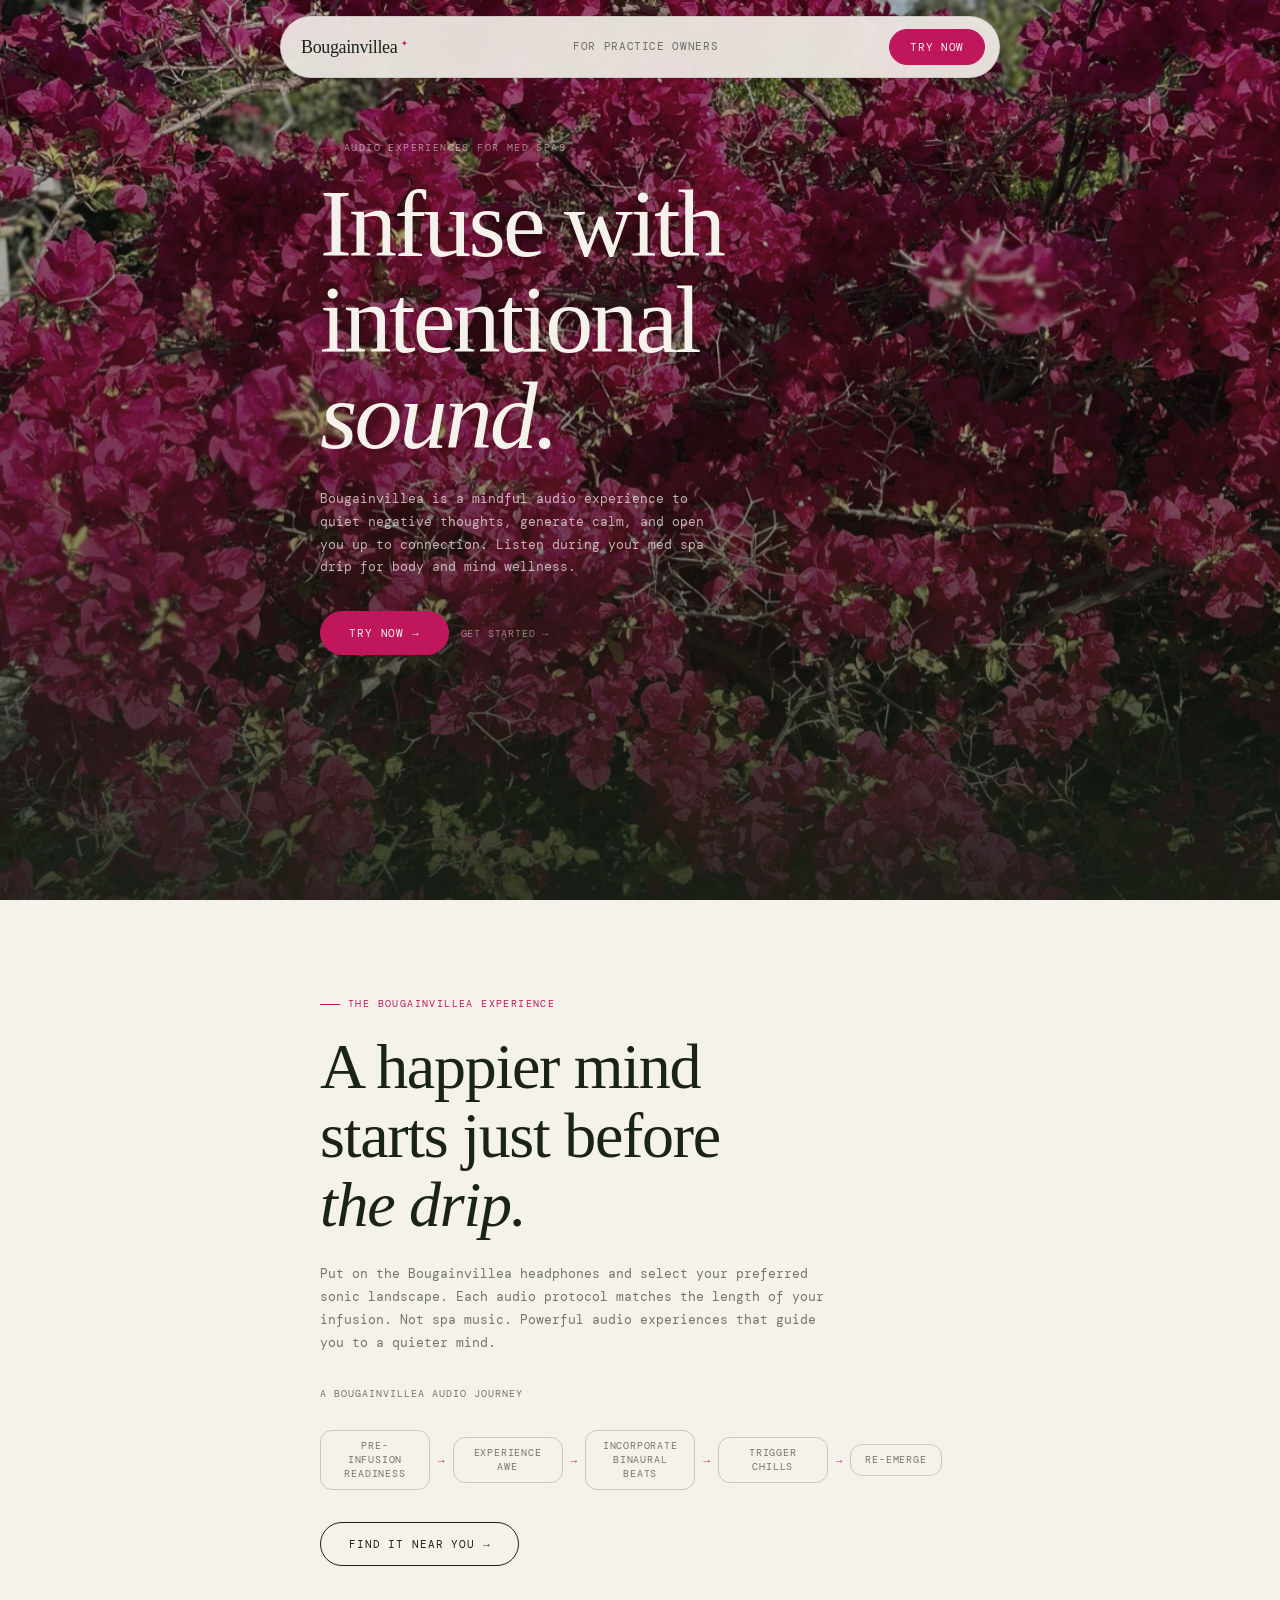
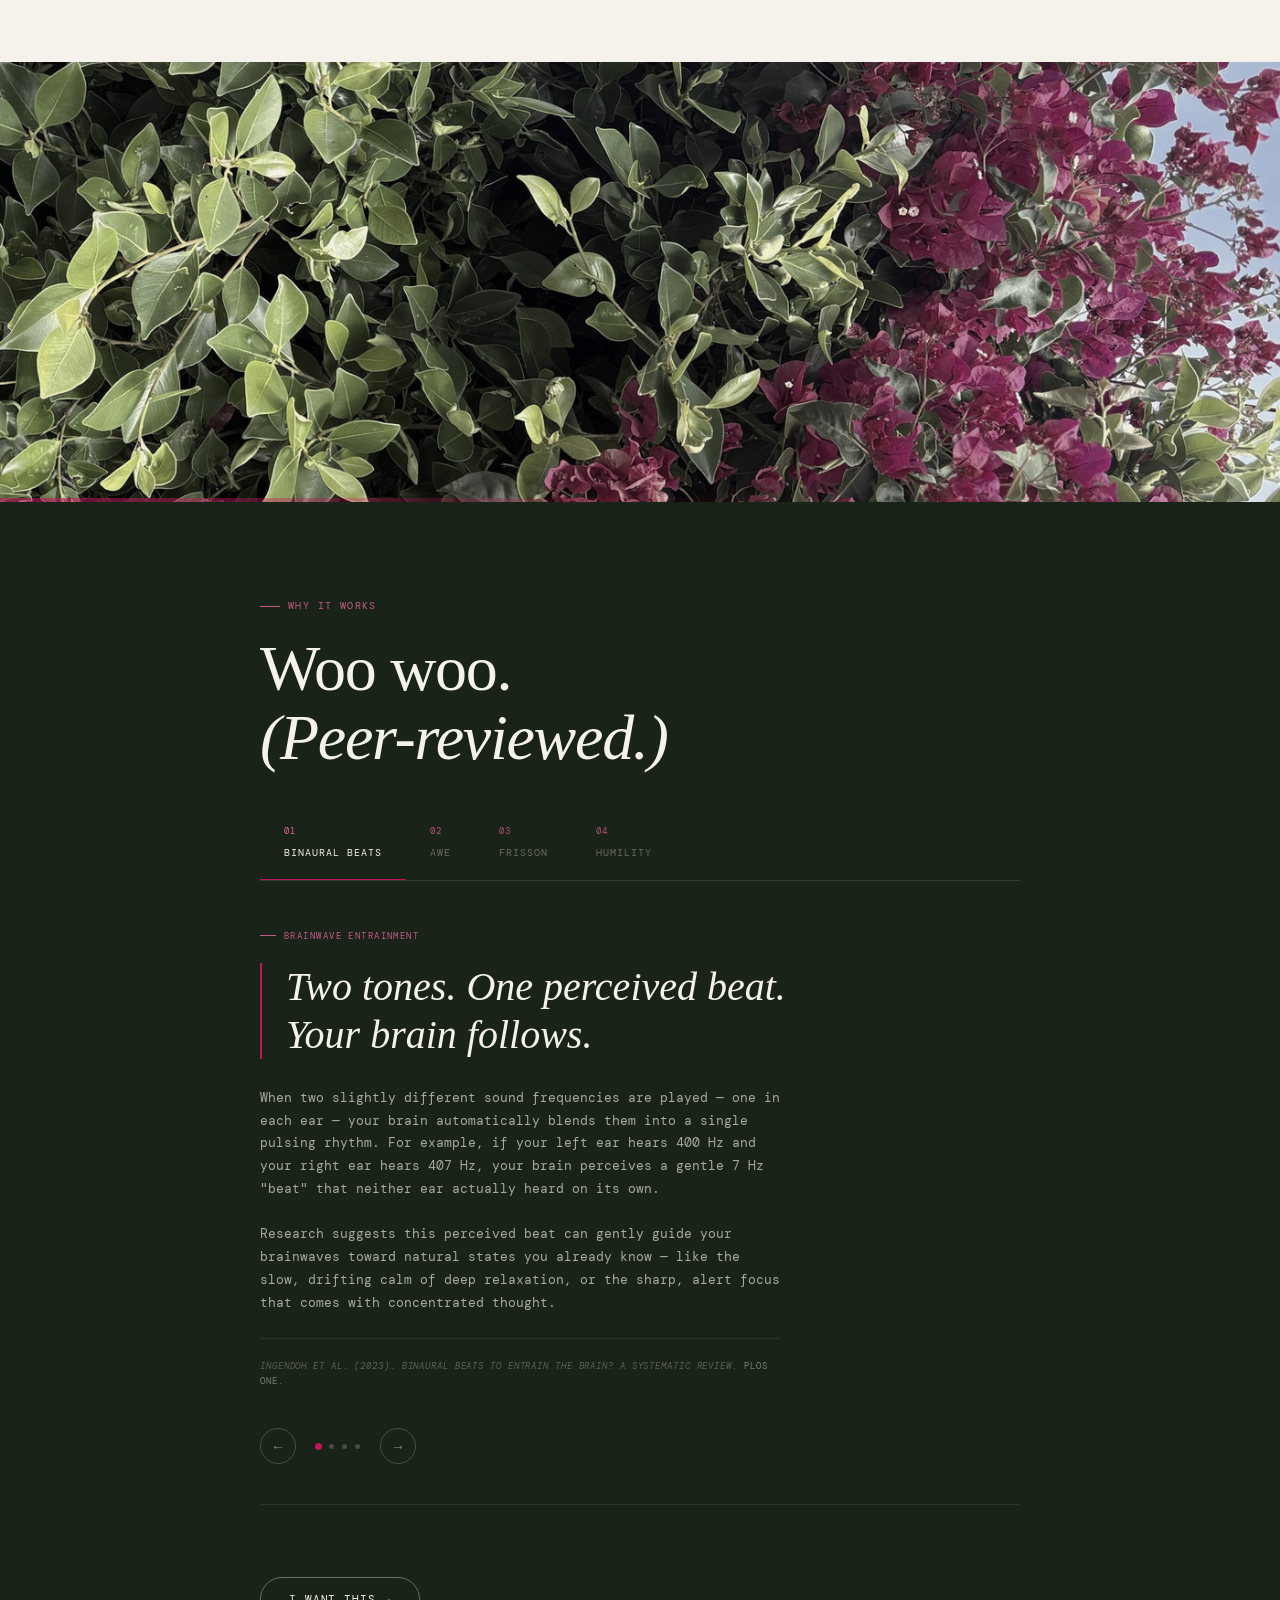
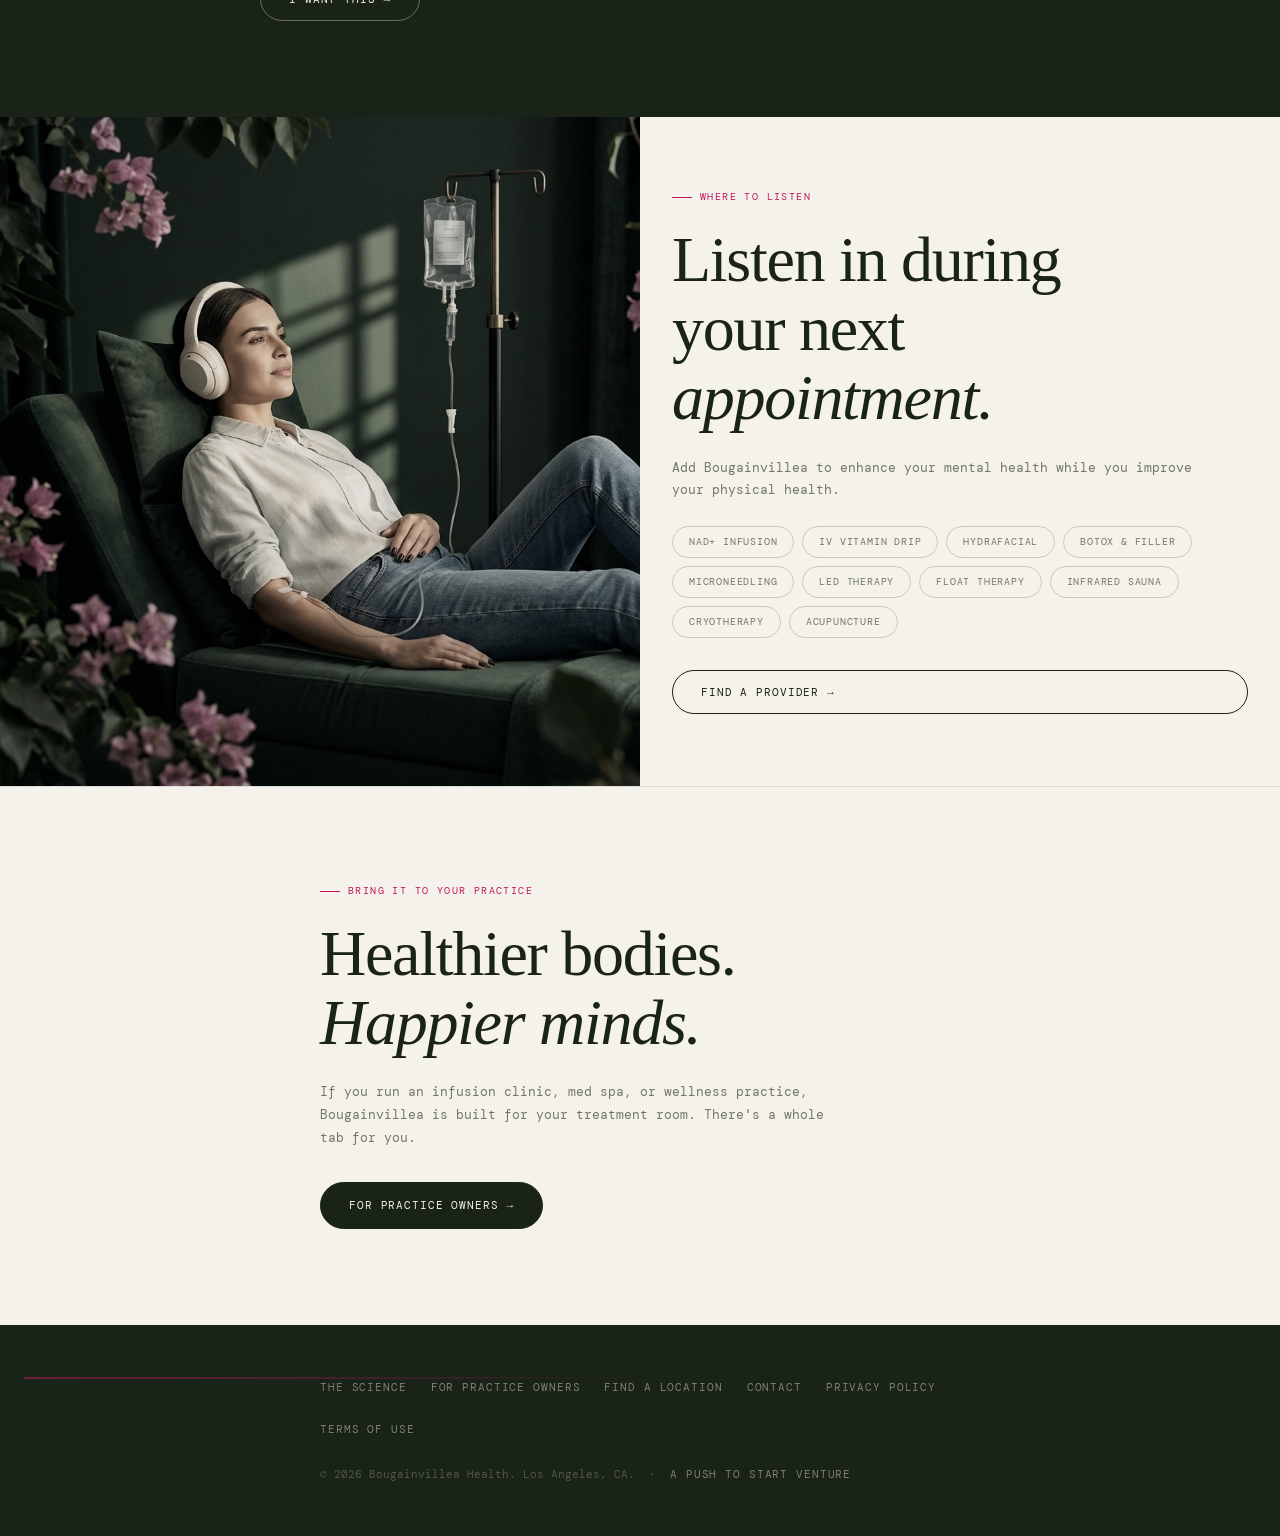
==== commit 518498f7: "Remove Descent bubble from Bougainvillea Experience journey Co-Authored-By: Claude Sonnet 4.6 <norep" ====
--- a/index.html
+++ b/index.html
@@ -76,8 +76,6 @@
         <span class="phases__label mt-32">A Bougainvillea Audio Journey</span>
         <div class="phases">
           <span class="phases__item">Pre-infusion readiness</span>
-          <span class="phases__arrow" aria-hidden="true">→</span>
-          <span class="phases__item">Descent</span>
           <span class="phases__arrow" aria-hidden="true">→</span>
           <span class="phases__item">Experience Awe</span>
           <span class="phases__arrow" aria-hidden="true">→</span>
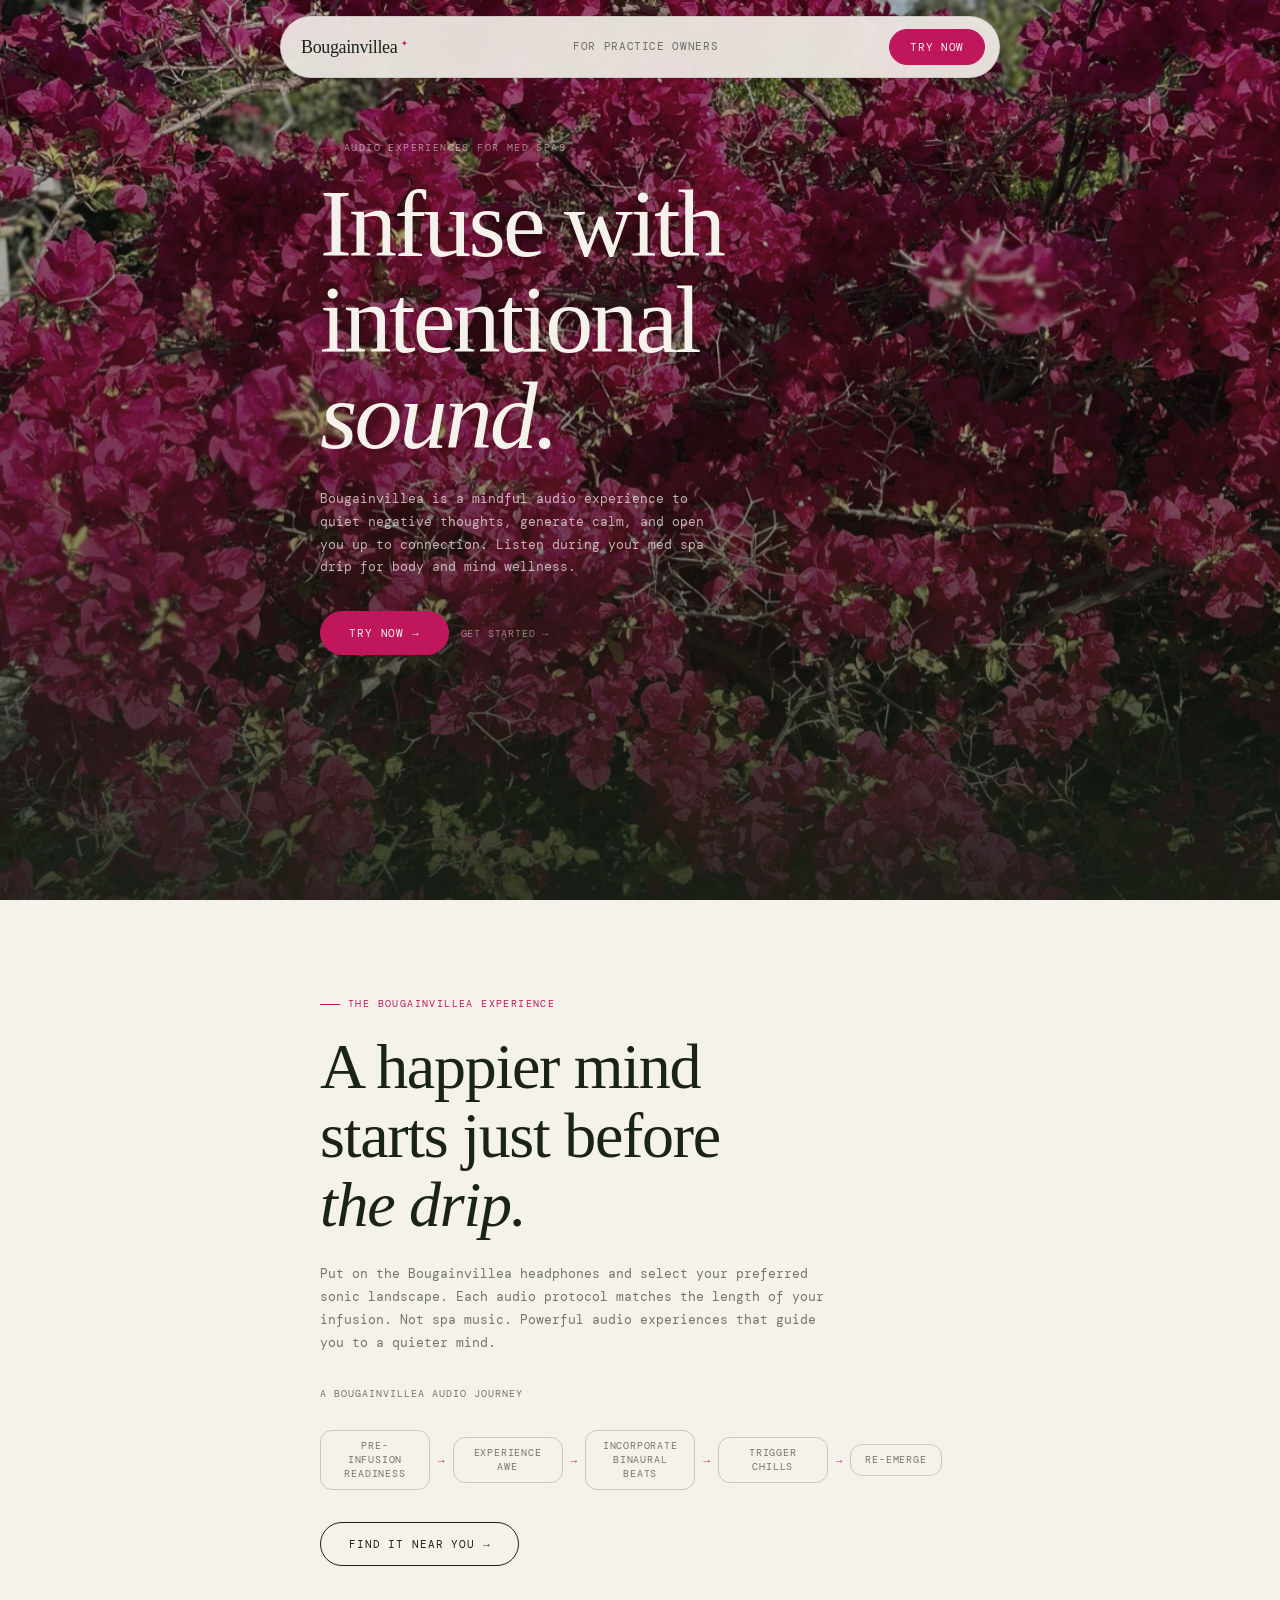
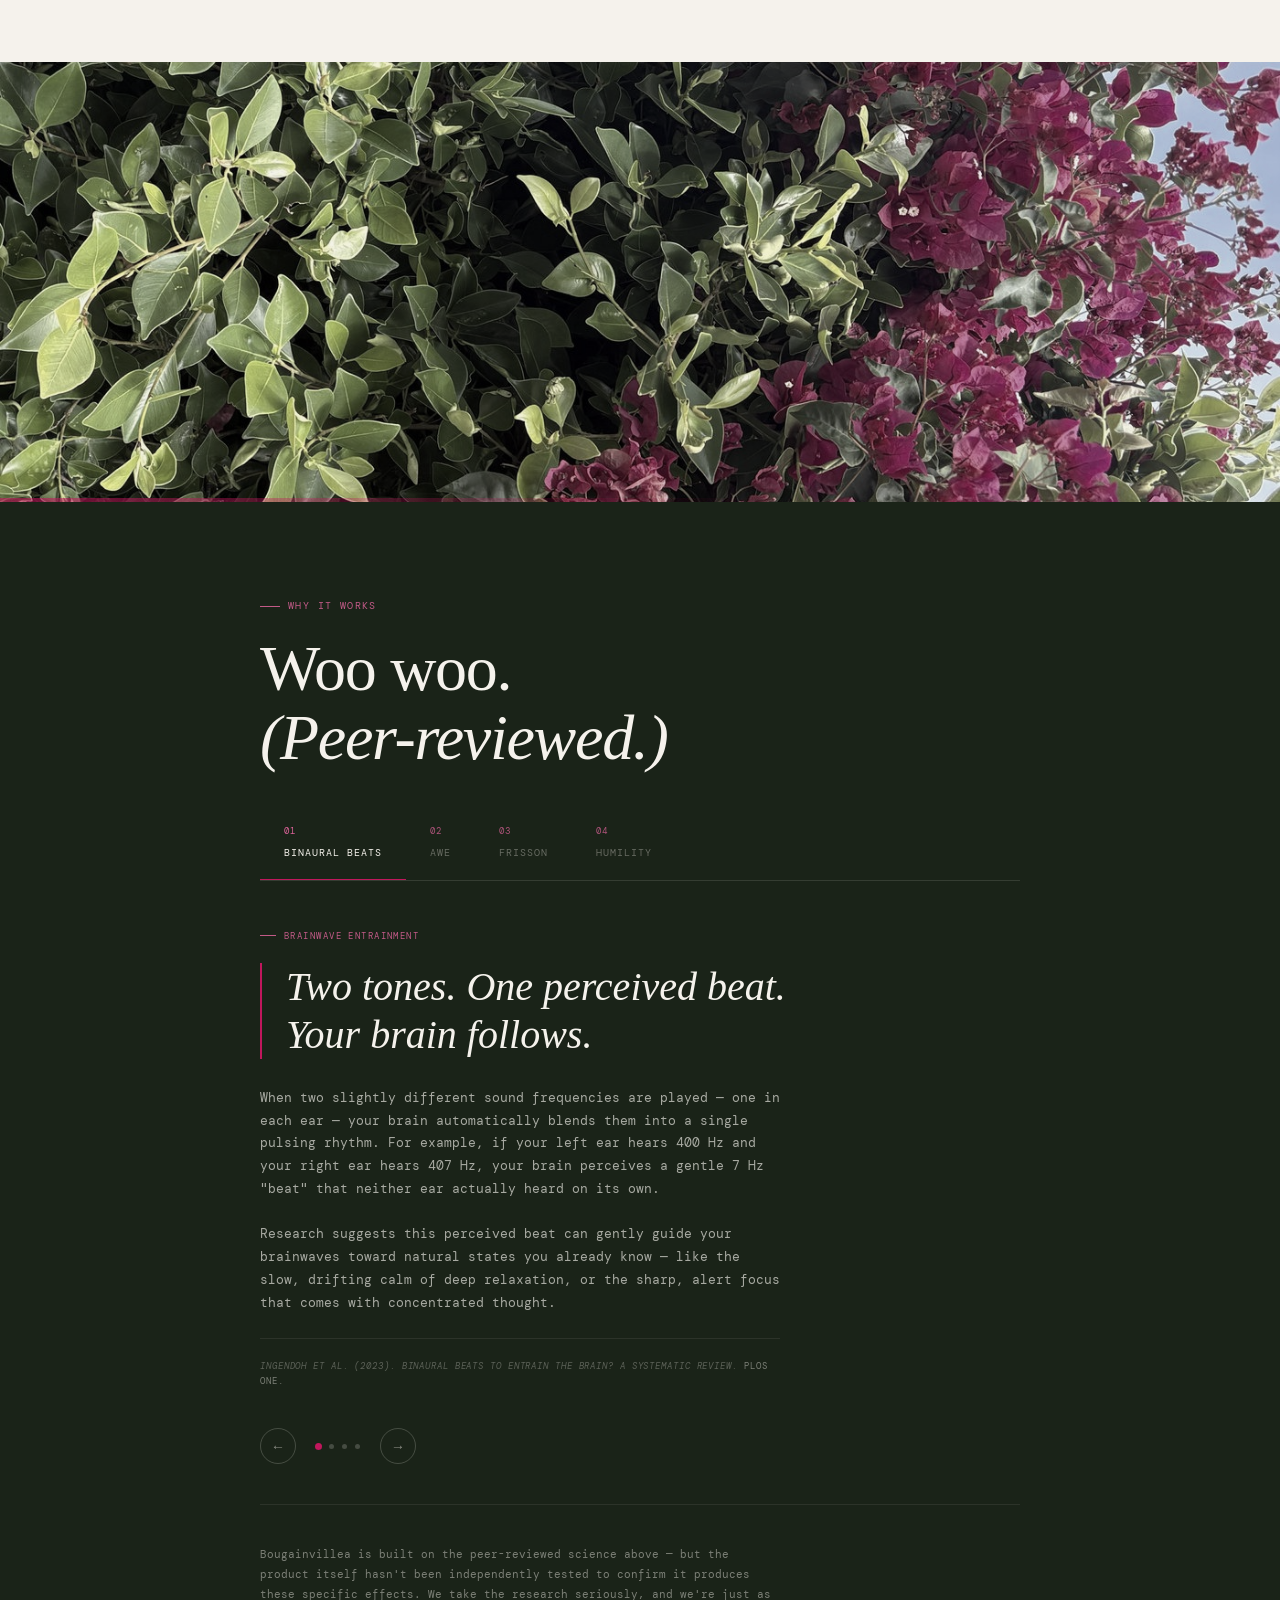
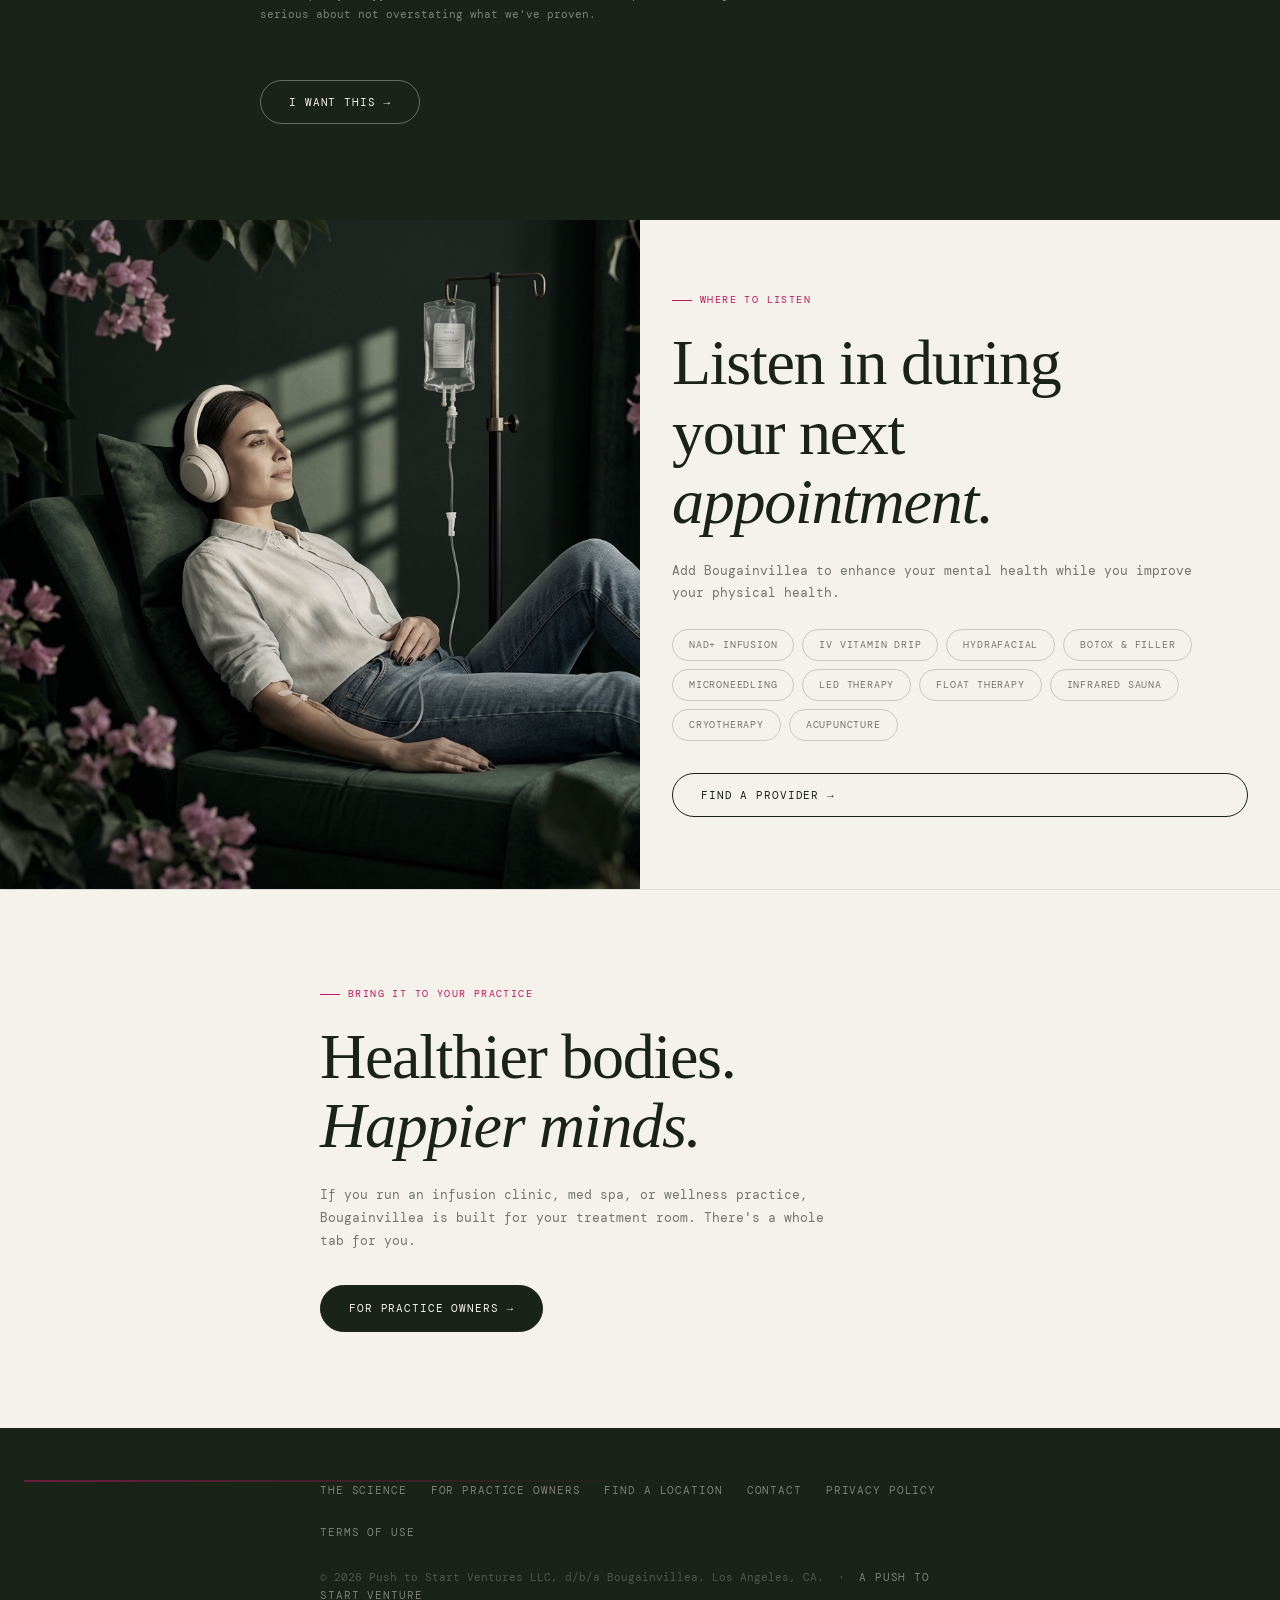
==== commit 132692da: "Pre-launch fixes: entity name, contact email, terms rewrite, disclaimer - Fix mailto:hello@bougainvi" ====
--- a/index.html
+++ b/index.html
@@ -20,7 +20,7 @@
       <button class="nav__cta" id="demo-toggle" onclick="toggleDemo()">Try Now</button>
     </div>
     <div class="nav__player" id="nav-player">
-      <audio id="demo-audio" src="demo-tracks/bou-jt-10min-VOv2-NOTFINAL.m4a" preload="none"></audio>
+      <audio id="demo-audio" src="demo-tracks/bou-joshua-tree-10min.m4a" preload="none"></audio>
       <button class="nav__play-btn" id="demo-play-btn" onclick="toggleAudio()" aria-label="Play">▶</button>
       <div class="nav__player-meta">
         <span class="nav__player-track">Joshua Tree | 10 Minute Demo</span>
@@ -89,8 +89,17 @@
       </div>
     </section>
 
-    <!-- ── 02b · Bougainvillea image break ───────── -->
-    <div class="img-block" aria-hidden="true" style="aspect-ratio:16/7; max-height:440px;">
+    <!-- ── 02b · IV session image (mobile only, swapped to position 2) ── -->
+    <div class="img-block mobile-iv-break" aria-hidden="true" style="aspect-ratio:16/9; max-height:480px;">
+      <img
+        src="images/consumer-iv-session.png"
+        alt="Woman relaxing with headphones during an IV infusion session"
+        loading="lazy"
+      />
+    </div>
+
+    <!-- ── 02c · Bougainvillea image break (desktop only) ───────── -->
+    <div class="img-block mobile-flowers-hide" aria-hidden="true" style="aspect-ratio:16/7; max-height:440px;">
       <img
         src="images/break-consumer.jpg"
         alt="Bougainvillea blooms meeting a lush green hedge"
@@ -208,6 +217,9 @@
         </div>
 
         <div class="sci-cta">
+          <p class="sci-disclaimer">
+            Bougainvillea is built on the peer-reviewed science above — but the product itself hasn't been independently tested to confirm it produces these specific effects. We take the research seriously, and we're just as serious about not overstating what we've proven.
+          </p>
           <button class="btn" onclick="openModal('modal-user')">I Want This →</button>
         </div>
 
@@ -252,6 +264,15 @@
       next.addEventListener('click', function () { goTo(cur + 1); });
     })();
     </script>
+
+    <!-- ── 03b · Flowers image (mobile only, above locations) ───────── -->
+    <div class="img-block mobile-flowers-show" aria-hidden="true" style="aspect-ratio:16/7; max-height:440px;">
+      <img
+        src="images/break-consumer.jpg"
+        alt="Bougainvillea blooms meeting a lush green hedge"
+        loading="lazy"
+      />
+    </div>
 
     <!-- ── 04 · Where to Find It ─────────────────── -->
     <section id="locations">
@@ -338,7 +359,7 @@
         <h3>You're on the list.</h3>
         <p>We'll reach out as soon as Bougainvillea is available near you.</p>
       </div>
-      <p class="modal__error" hidden>Something went wrong. Please try again or email us at hello@bougainvillea.health.</p>
+      <p class="modal__error" hidden>Something went wrong. Please try again or email us at hello@bougainvillea.care.</p>
     </div>
   </div>
 
@@ -349,11 +370,11 @@
         <a href="#science" class="footer__link">The Science</a>
         <a href="operators.html" class="footer__link">For Practice Owners</a>
         <a href="#locations" class="footer__link">Find a Location</a>
-        <a href="mailto:hello@bougainvillea.health" class="footer__link">Contact</a>
+        <a href="mailto:hello@bougainvillea.care" class="footer__link">Contact</a>
         <a href="privacy.html" class="footer__link">Privacy Policy</a>
         <a href="terms.html" class="footer__link">Terms of Use</a>
       </nav>
-      <p class="footer__copy">© 2026 Bougainvillea Health. Los Angeles, CA. &nbsp;·&nbsp; <a href="https://pushtostart.ventures" class="footer__link" target="_blank" rel="noopener">A Push to Start Venture</a></p>
+      <p class="footer__copy">© 2026 Push to Start Ventures LLC, d/b/a Bougainvillea. Los Angeles, CA. &nbsp;·&nbsp; <a href="https://pushtostart.ventures" class="footer__link" target="_blank" rel="noopener">A Push to Start Venture</a></p>
     </div>
   </footer>
 
--- a/css/style.css
+++ b/css/style.css
@@ -750,6 +750,9 @@
 }
 
 /* ── Image Block ──────────────────────────────────── */
+.mobile-iv-break { display: none; }
+.mobile-flowers-show { display: none; }
+
 .img-block {
   width: 100%;
   aspect-ratio: 3/2;
@@ -1160,6 +1163,15 @@
   border-top: 1px solid rgba(245,242,236,0.08);
 }
 
+.sci-disclaimer {
+  font-family: var(--mono);
+  font-size: 11px;
+  line-height: 1.8;
+  color: rgba(245,242,236,0.45);
+  max-width: 520px;
+  margin-bottom: 24px;
+}
+
 /* ── Phases label ─────────────────────────────────── */
 .phases__label {
   font-family: var(--mono);
@@ -1197,6 +1209,13 @@
 
   /* Two-col */
   .two-col__text { padding: 40px 20px; }
+  .two-col__image { display: none; }
+
+  /* Mobile-only IV session image swap */
+  .mobile-iv-break { display: block; }
+  /* Flowers image: hide at original position, show above locations */
+  .mobile-flowers-hide { display: none; }
+  .mobile-flowers-show { display: block; }
 
   /* Pressure items */
   .pressure-item { padding: 22px 0; }
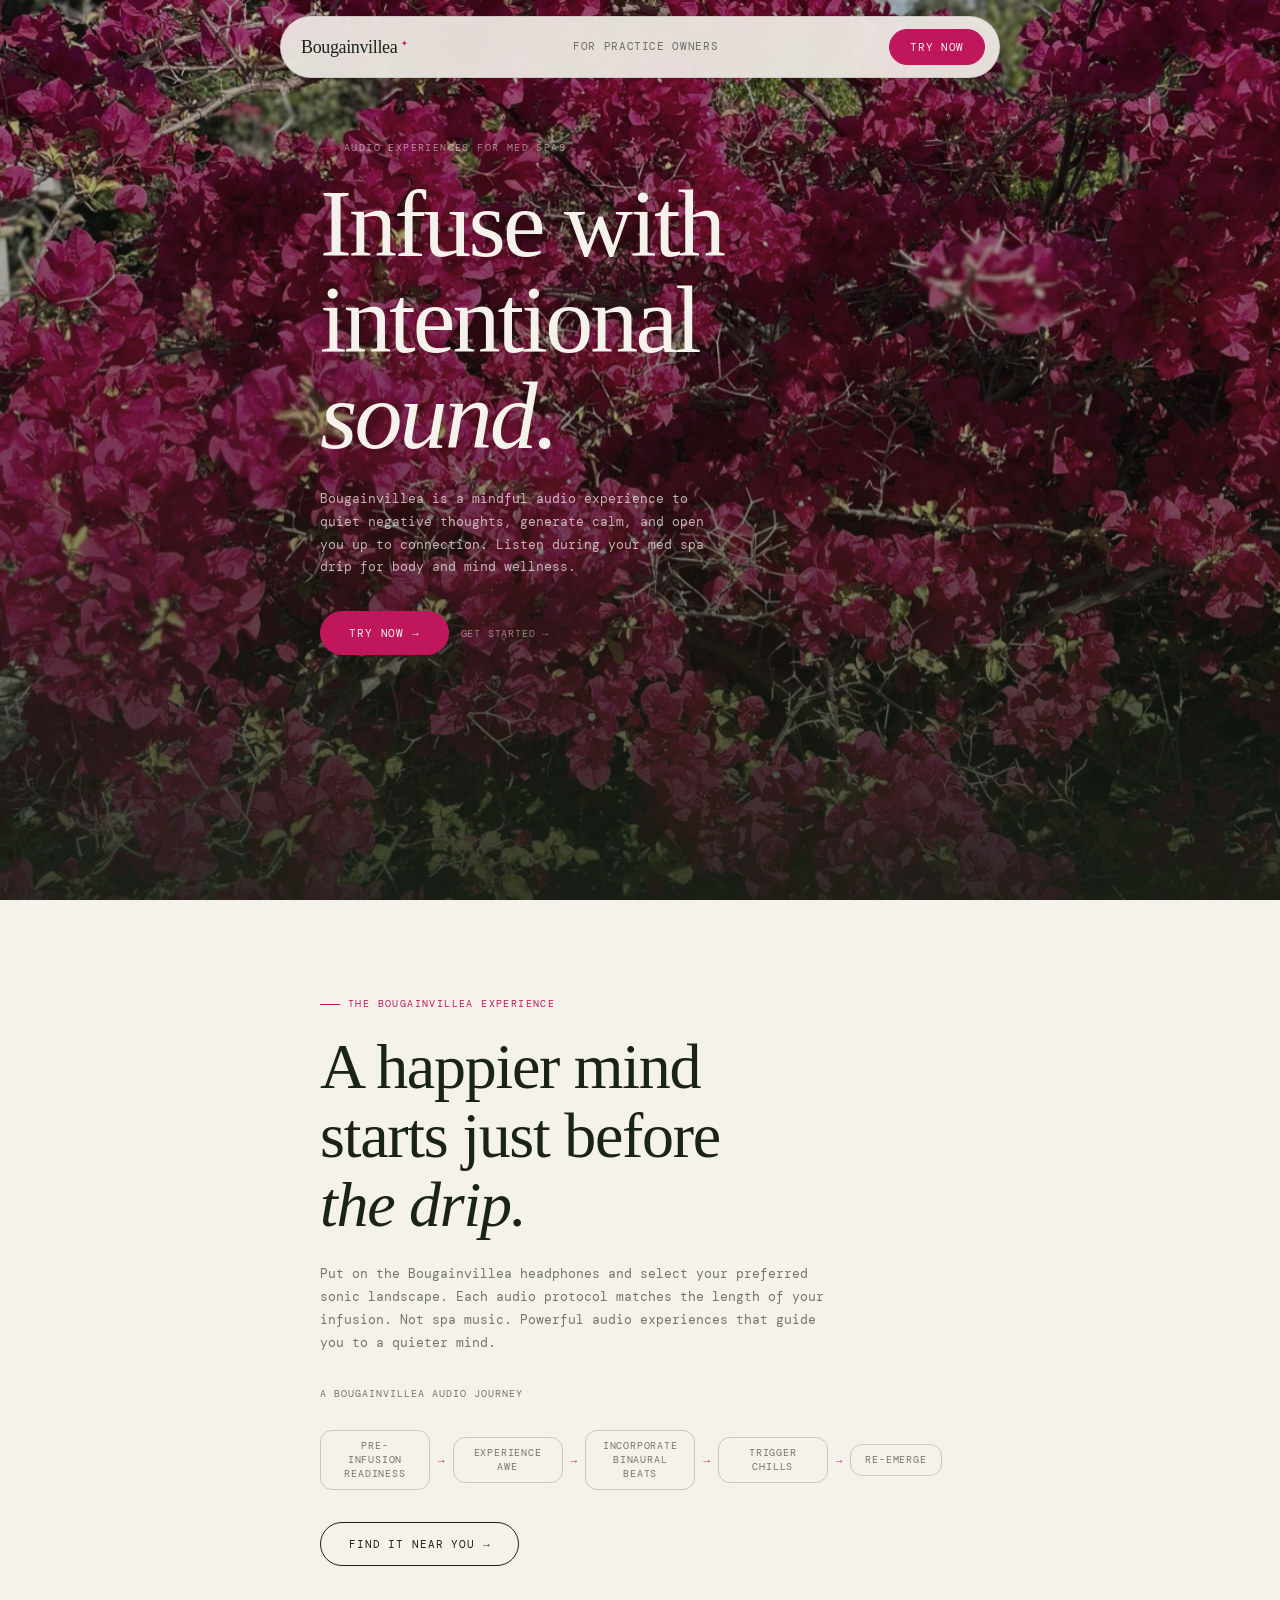
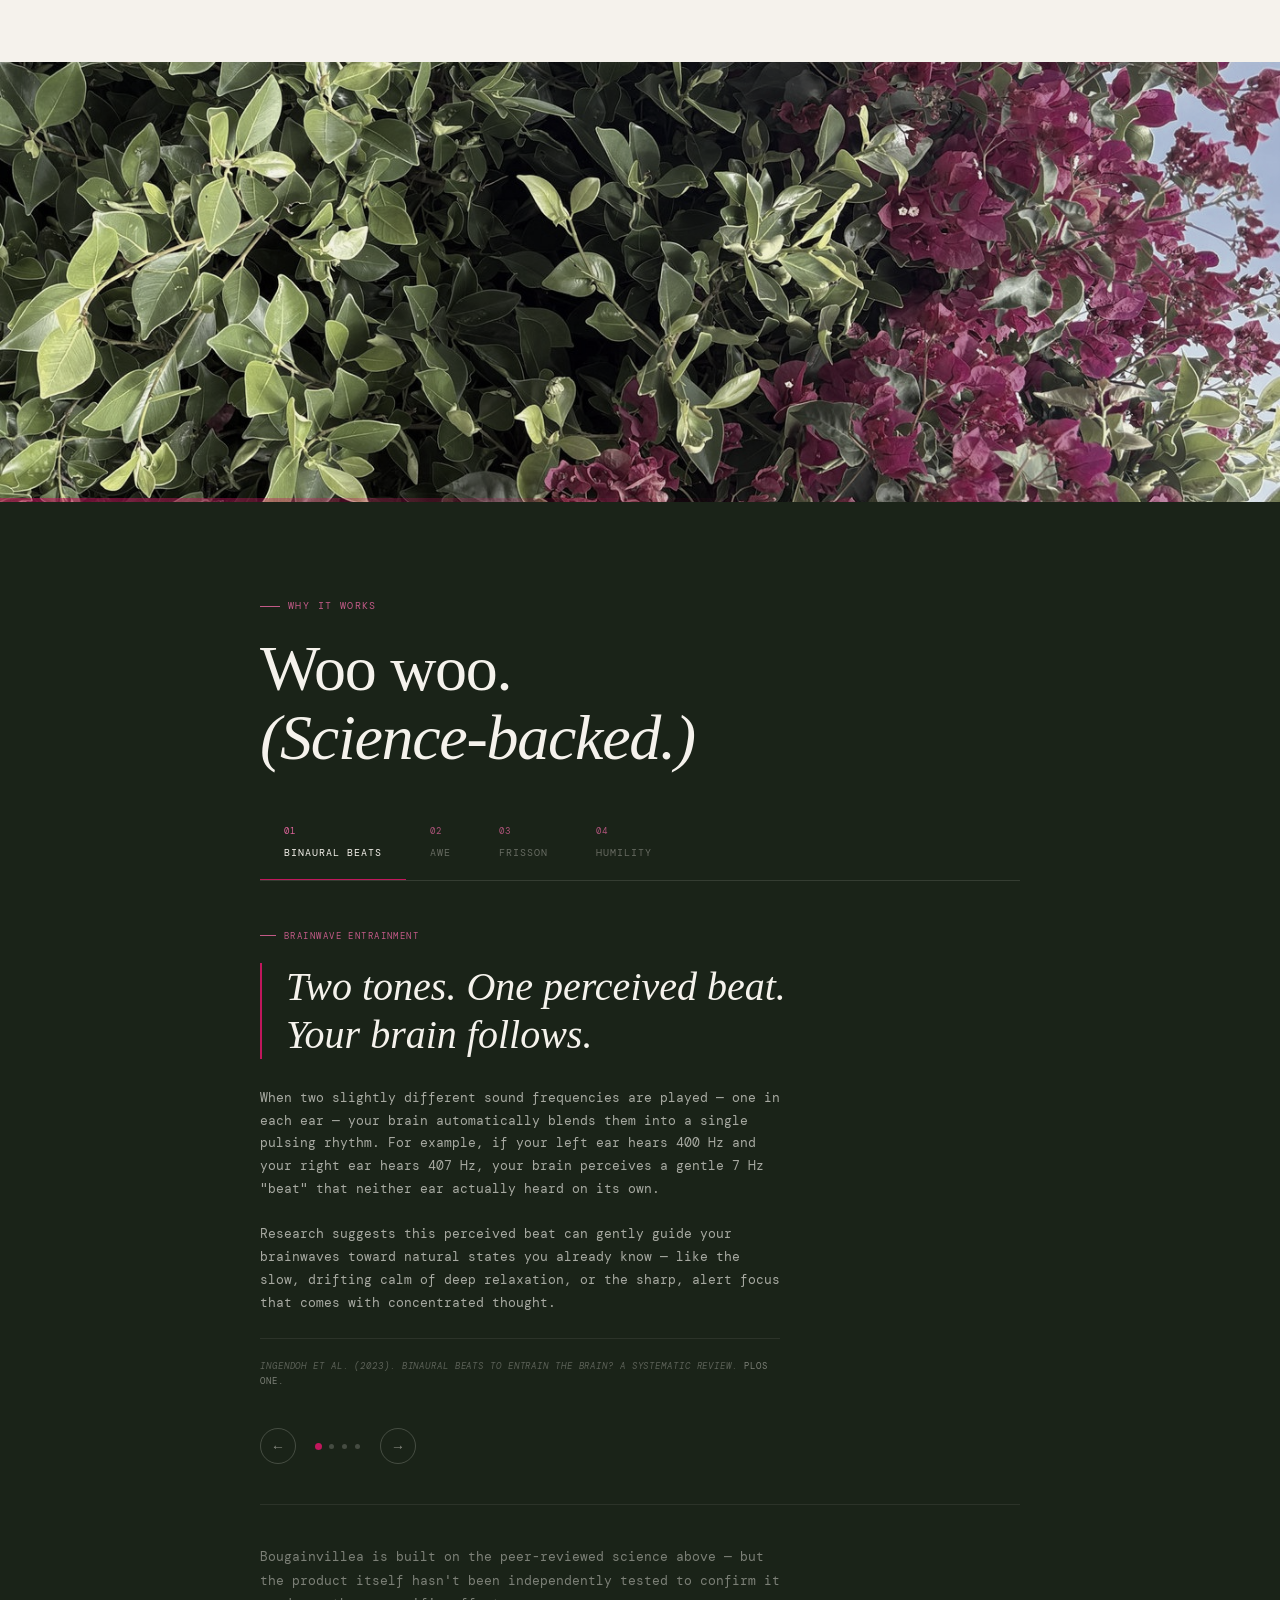
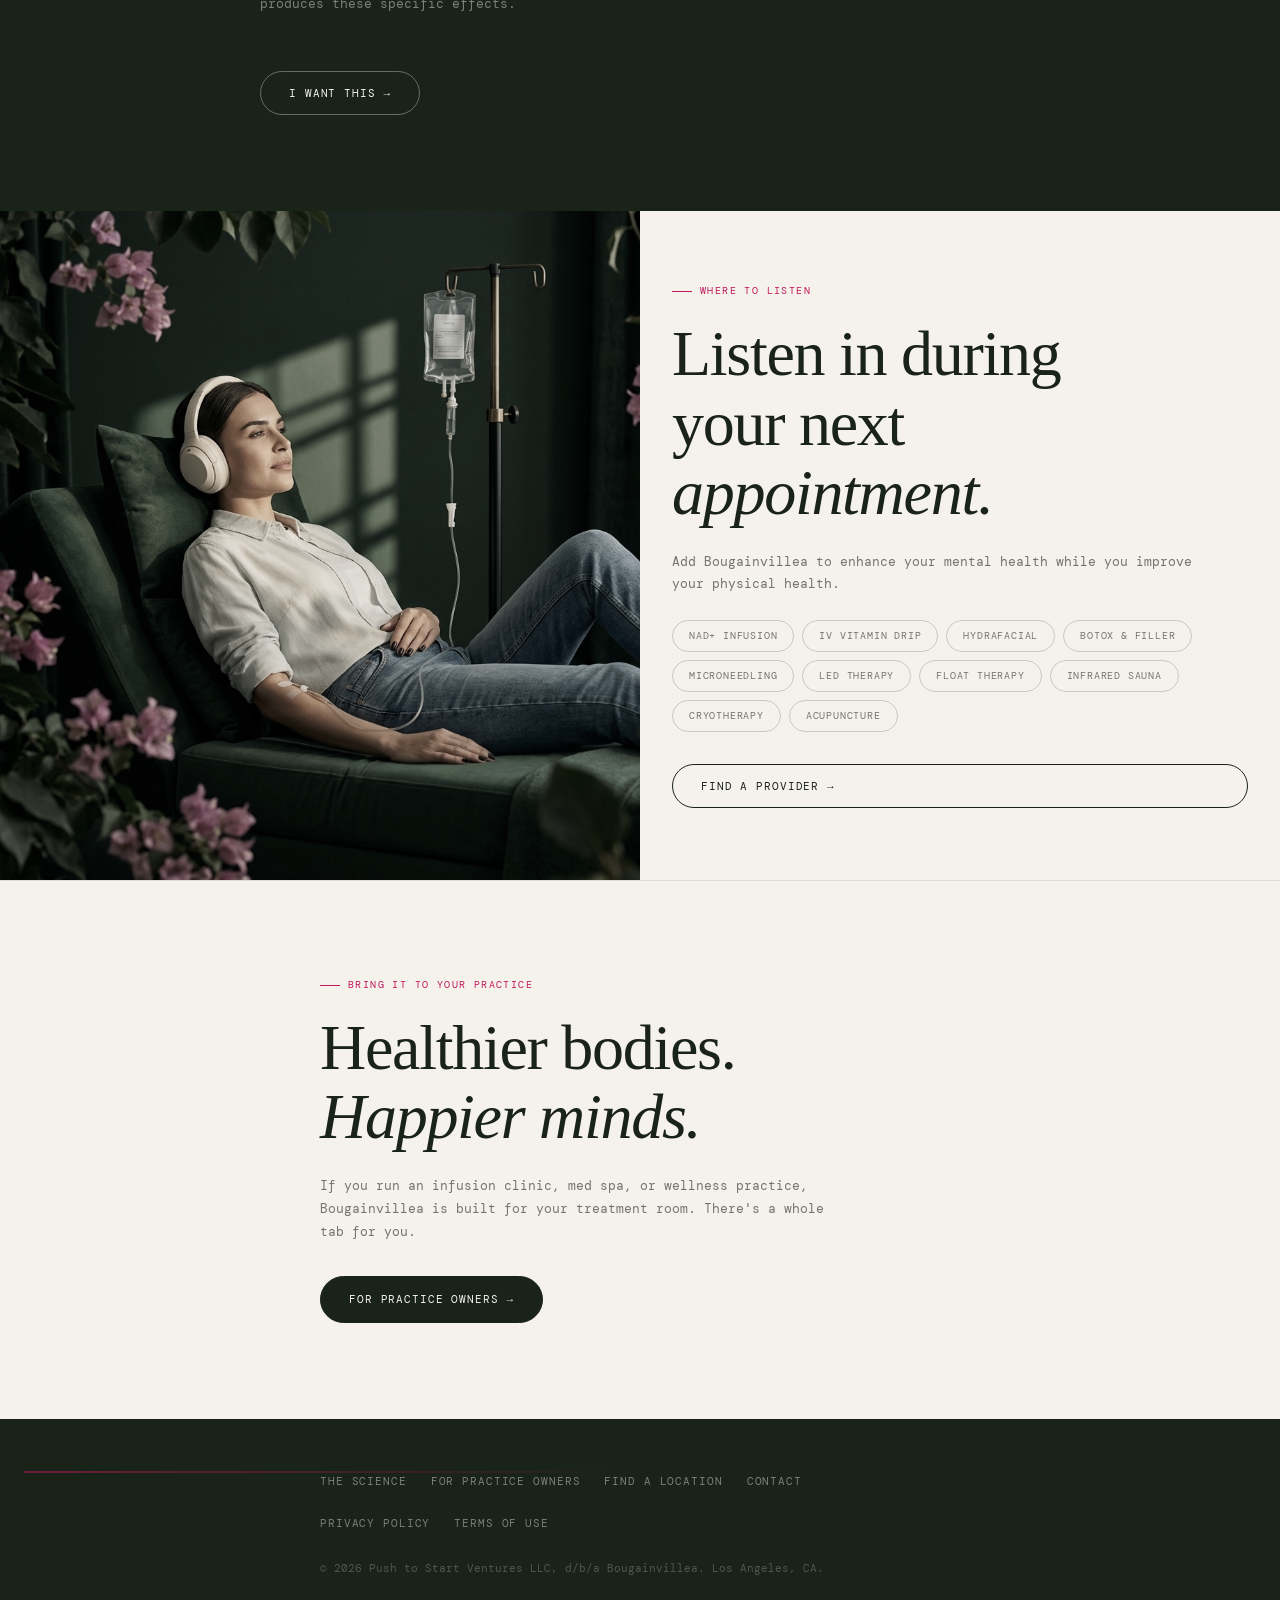
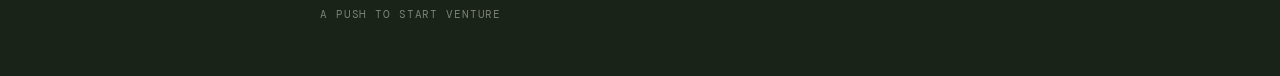
==== commit be23ddb1: "Copy and footer polish: science disclaimer, legal dates, footer layout Trim the science-section disc" ====
--- a/index.html
+++ b/index.html
@@ -115,7 +115,7 @@
           <span class="label">Why It Works</span>
           <h2>
             Woo woo.<br>
-            <em>(Peer-reviewed.)</em>
+            <em>(Science-backed.)</em>
           </h2>
         </div>
 
@@ -218,7 +218,7 @@
 
         <div class="sci-cta">
           <p class="sci-disclaimer">
-            Bougainvillea is built on the peer-reviewed science above — but the product itself hasn't been independently tested to confirm it produces these specific effects. We take the research seriously, and we're just as serious about not overstating what we've proven.
+            Bougainvillea is built on the peer-reviewed science above — but the product itself hasn't been independently tested to confirm it produces these specific effects.
           </p>
           <button class="btn" onclick="openModal('modal-user')">I Want This →</button>
         </div>
@@ -371,10 +371,13 @@
         <a href="operators.html" class="footer__link">For Practice Owners</a>
         <a href="#locations" class="footer__link">Find a Location</a>
         <a href="mailto:hello@bougainvillea.care" class="footer__link">Contact</a>
-        <a href="privacy.html" class="footer__link">Privacy Policy</a>
-        <a href="terms.html" class="footer__link">Terms of Use</a>
+        <div class="footer__legal-group">
+          <a href="privacy.html" class="footer__link">Privacy Policy</a>
+          <a href="terms.html" class="footer__link">Terms of Use</a>
+        </div>
       </nav>
-      <p class="footer__copy">© 2026 Push to Start Ventures LLC, d/b/a Bougainvillea. Los Angeles, CA. &nbsp;·&nbsp; <a href="https://pushtostart.ventures" class="footer__link" target="_blank" rel="noopener">A Push to Start Venture</a></p>
+      <p class="footer__copy">© 2026 Push to Start Ventures LLC, d/b/a Bougainvillea. Los Angeles, CA.</p>
+      <p class="footer__copy"><a href="https://pushtostart.ventures" class="footer__link" target="_blank" rel="noopener">A Push to Start Venture</a></p>
     </div>
   </footer>
 
--- a/css/style.css
+++ b/css/style.css
@@ -1075,6 +1075,11 @@
   gap: 24px;
 }
 
+.footer__legal-group {
+  display: flex;
+  gap: 24px;
+}
+
 .footer__link {
   font-family: var(--mono);
   font-size: 11px;
@@ -1165,7 +1170,7 @@
 
 .sci-disclaimer {
   font-family: var(--mono);
-  font-size: 11px;
+  font-size: 13px;
   line-height: 1.8;
   color: rgba(245,242,236,0.45);
   max-width: 520px;
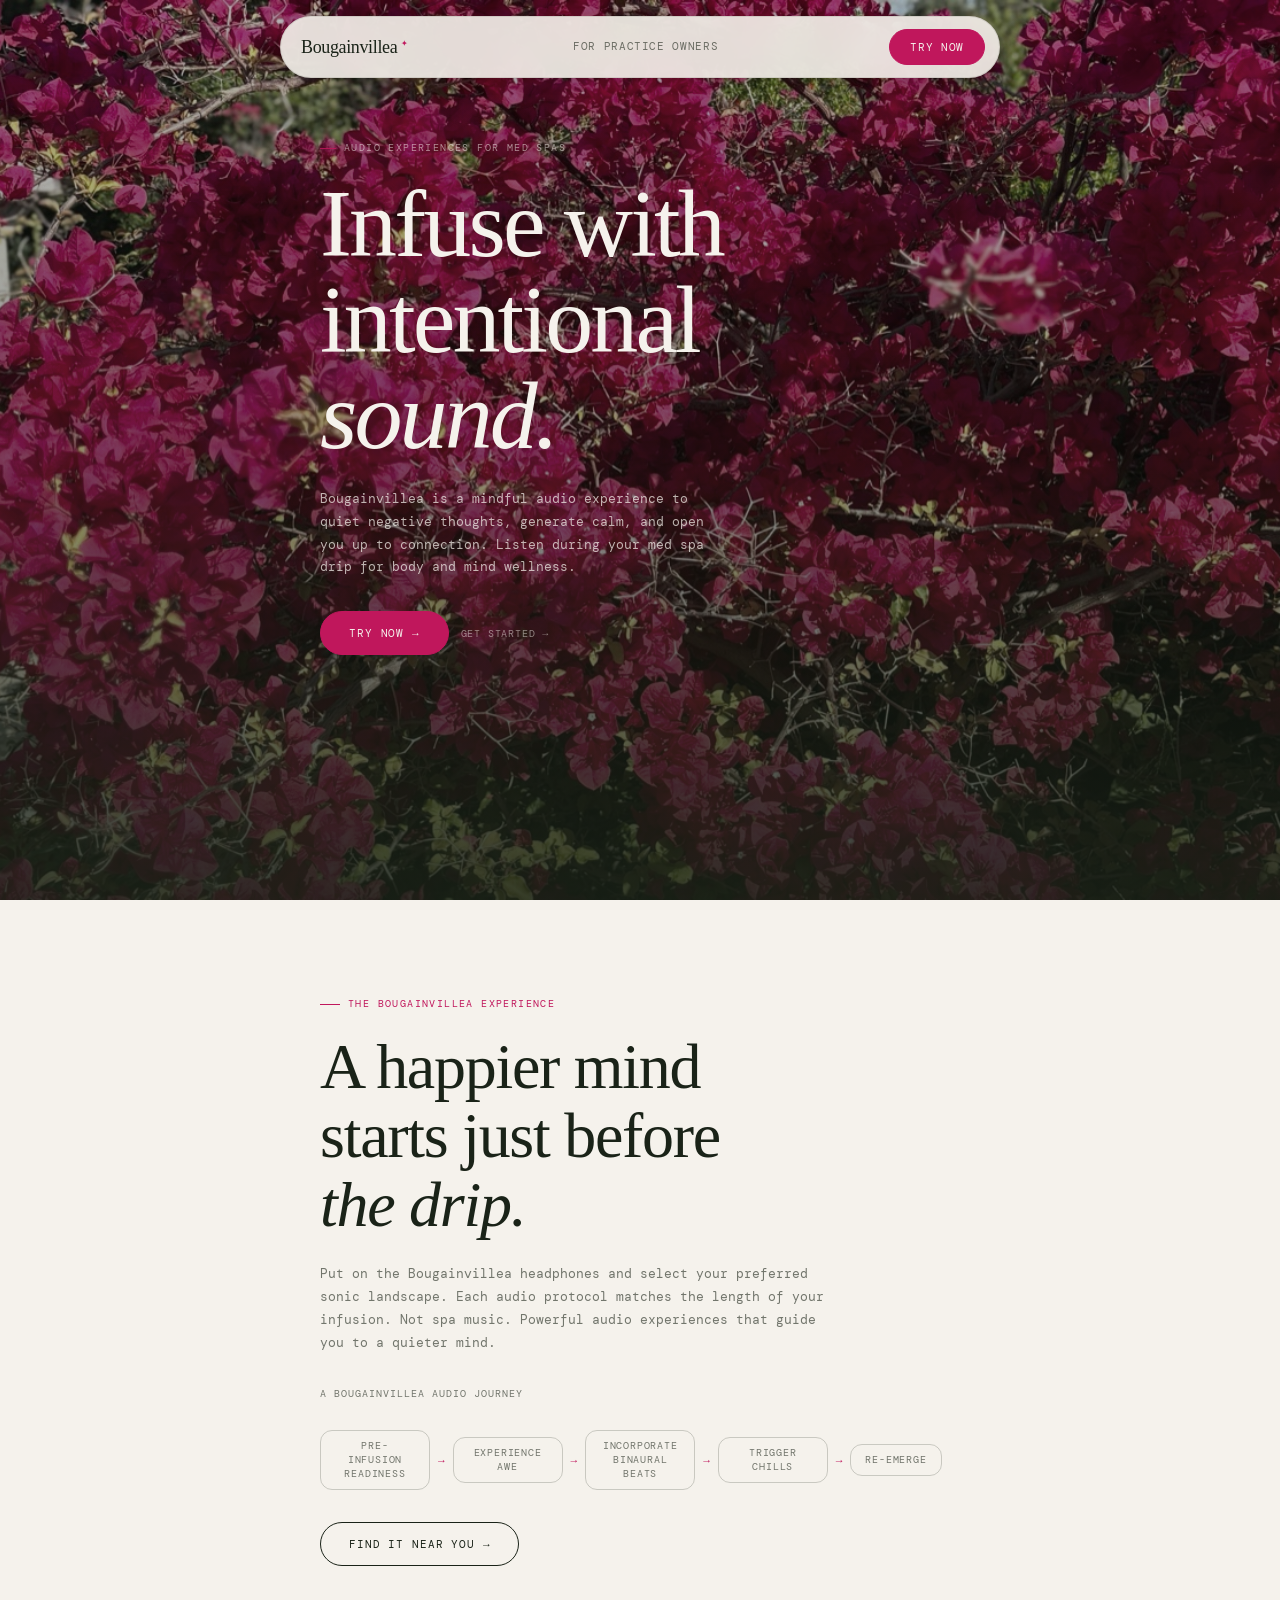
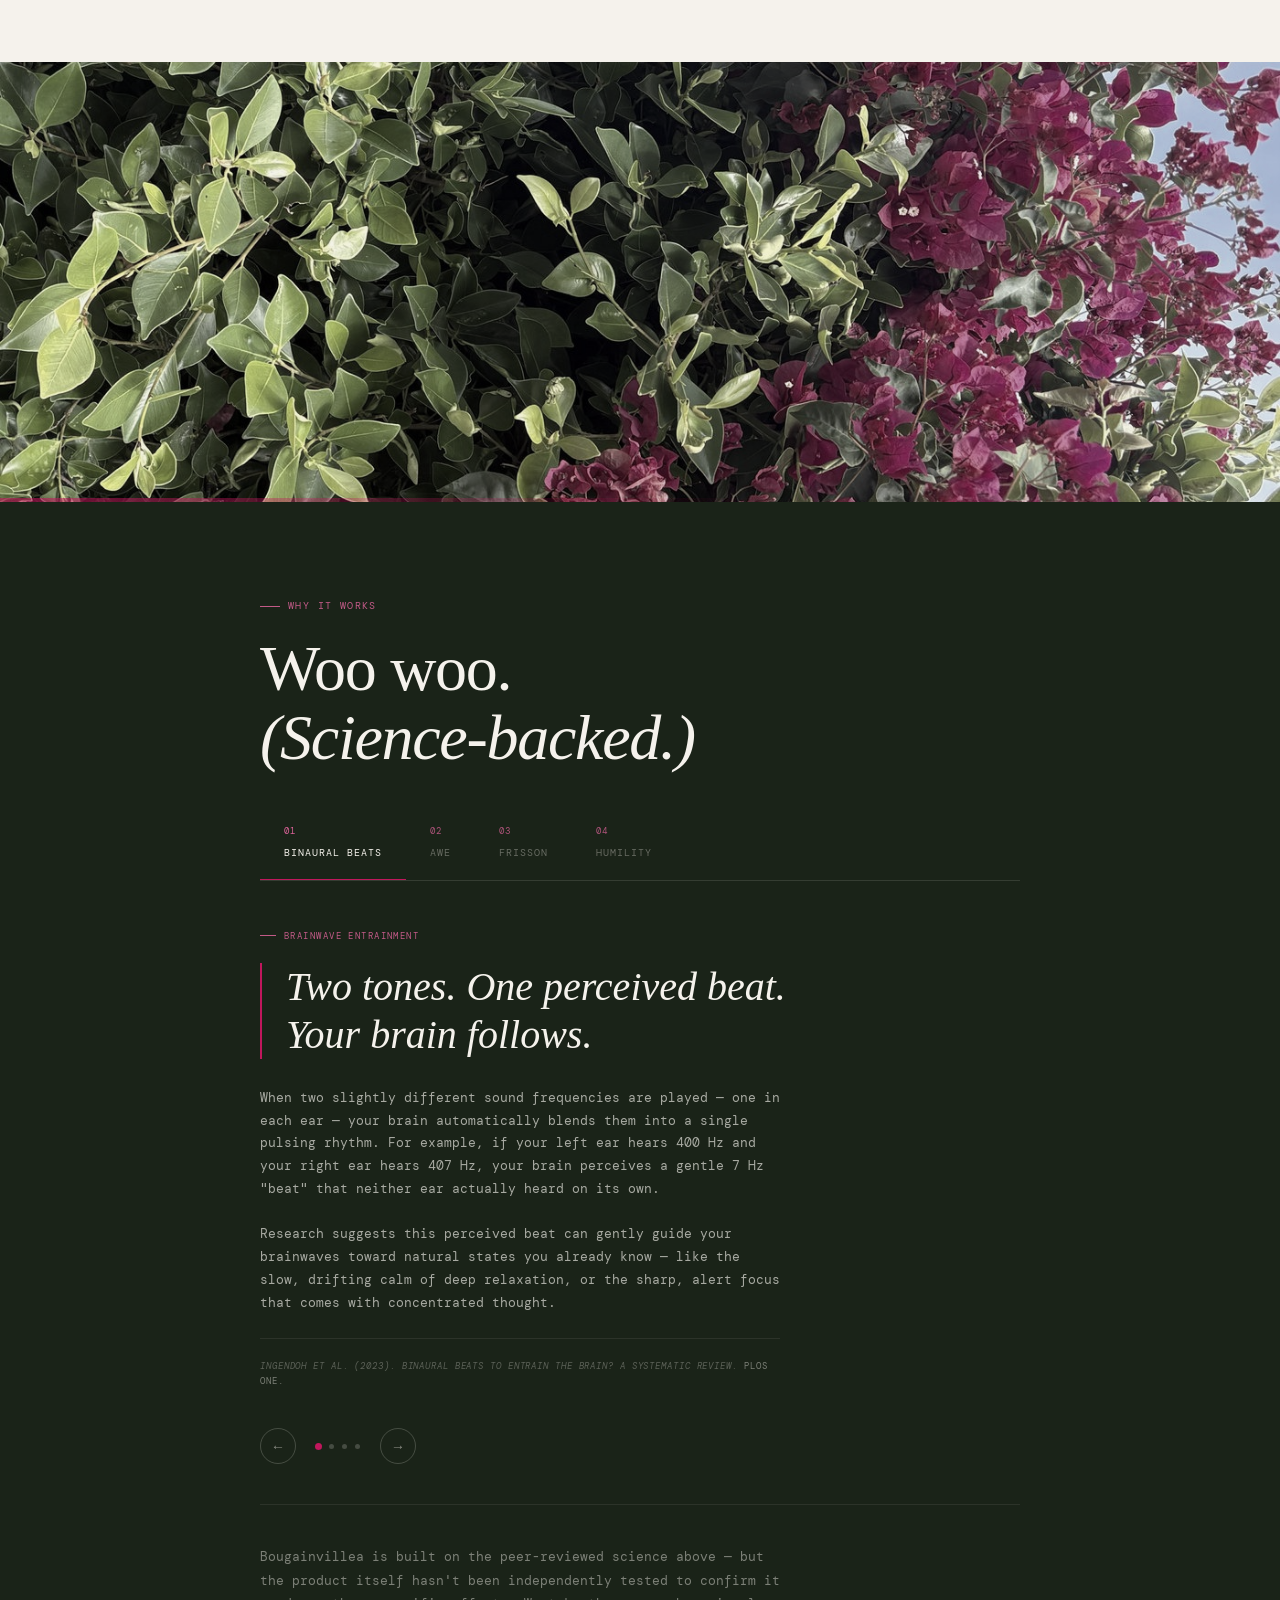
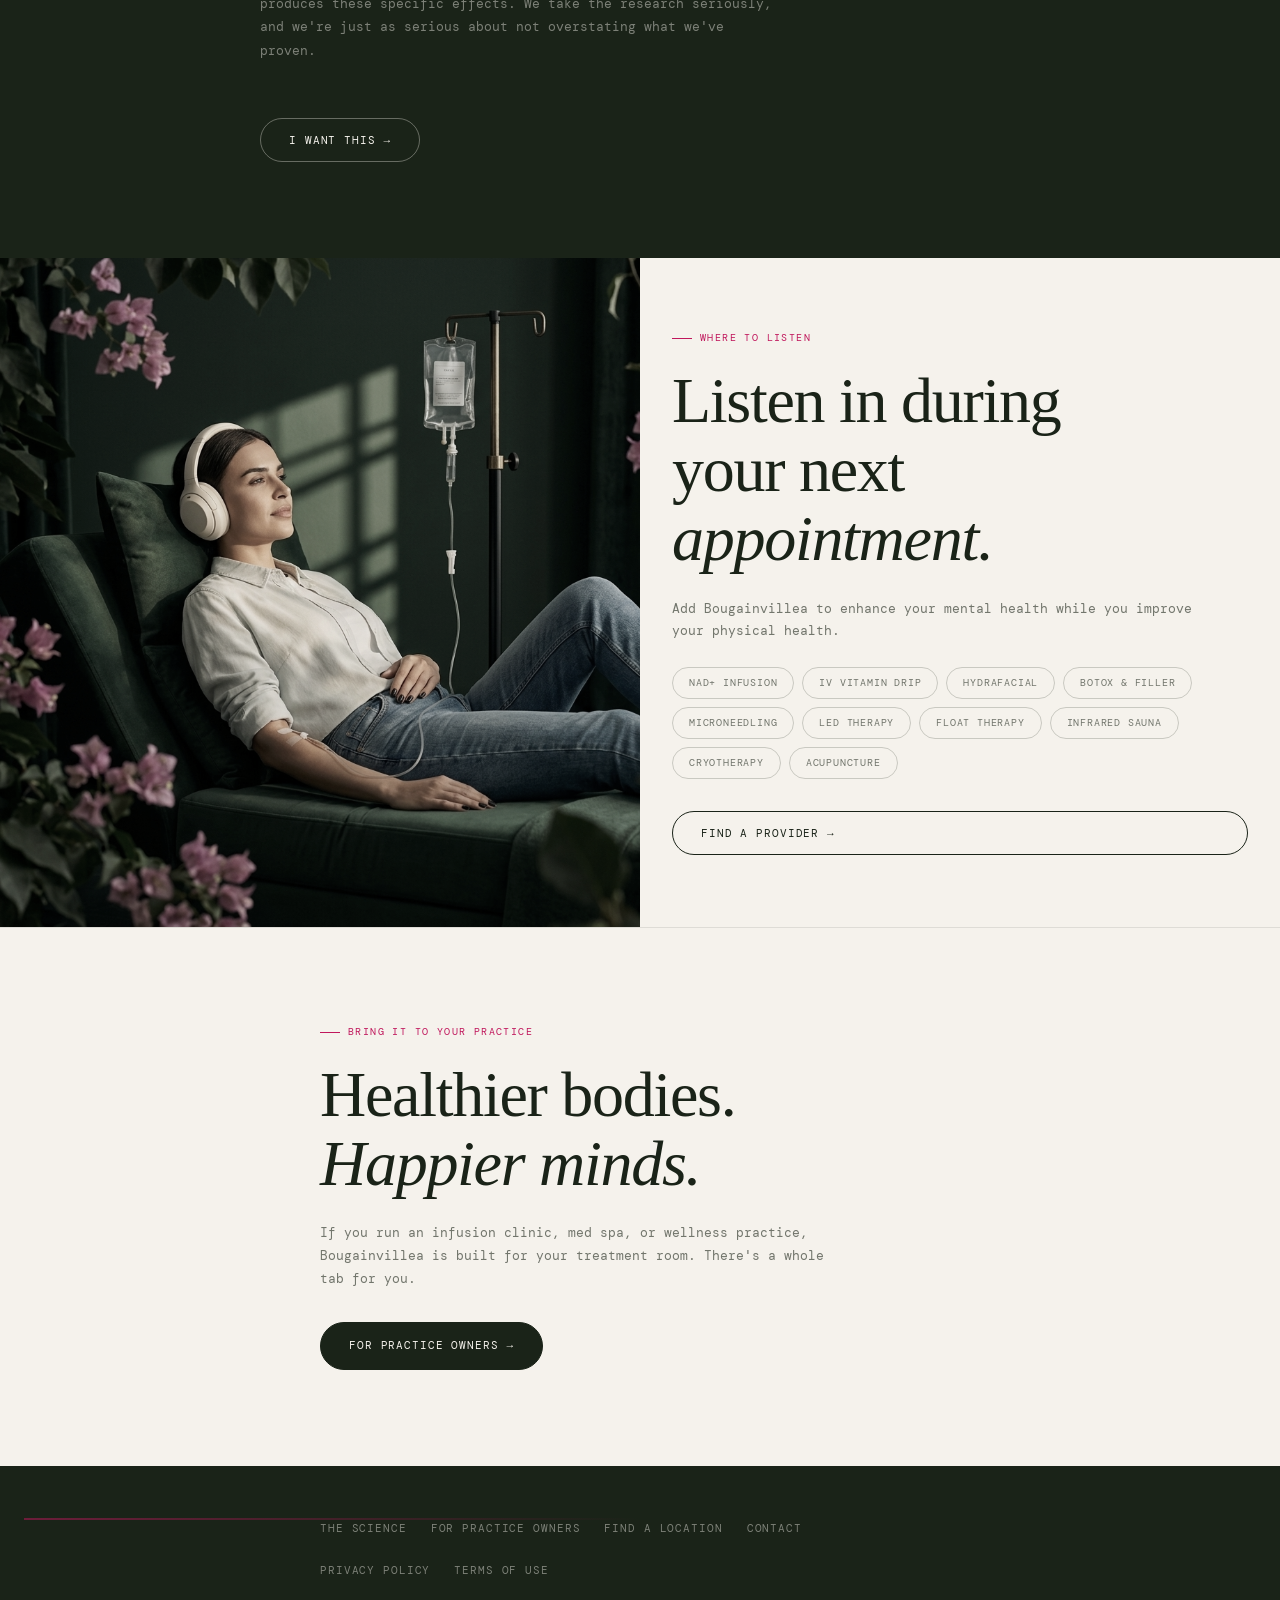
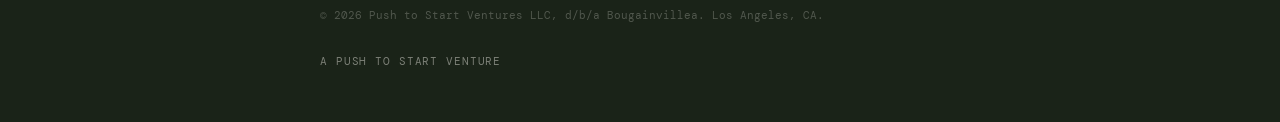
==== commit 79fd6e5e: "Fix legal date mismatch and complete science disclaimer copy Privacy Policy still showed an old Apri" ====
--- a/index.html
+++ b/index.html
@@ -218,7 +218,7 @@
 
         <div class="sci-cta">
           <p class="sci-disclaimer">
-            Bougainvillea is built on the peer-reviewed science above — but the product itself hasn't been independently tested to confirm it produces these specific effects.
+            Bougainvillea is built on the peer-reviewed science above — but the product itself hasn't been independently tested to confirm it produces these specific effects. We take the research seriously, and we're just as serious about not overstating what we've proven.
           </p>
           <button class="btn" onclick="openModal('modal-user')">I Want This →</button>
         </div>
--- a/css/style.css
+++ b/css/style.css
@@ -59,6 +59,7 @@
   border: 1px solid var(--ink-10);
   border-radius: 999px;
   overflow: hidden;
+  box-shadow: 0 4px 16px rgba(0,0,0,0.08);
   transition: border-radius 0.35s ease;
 }
 
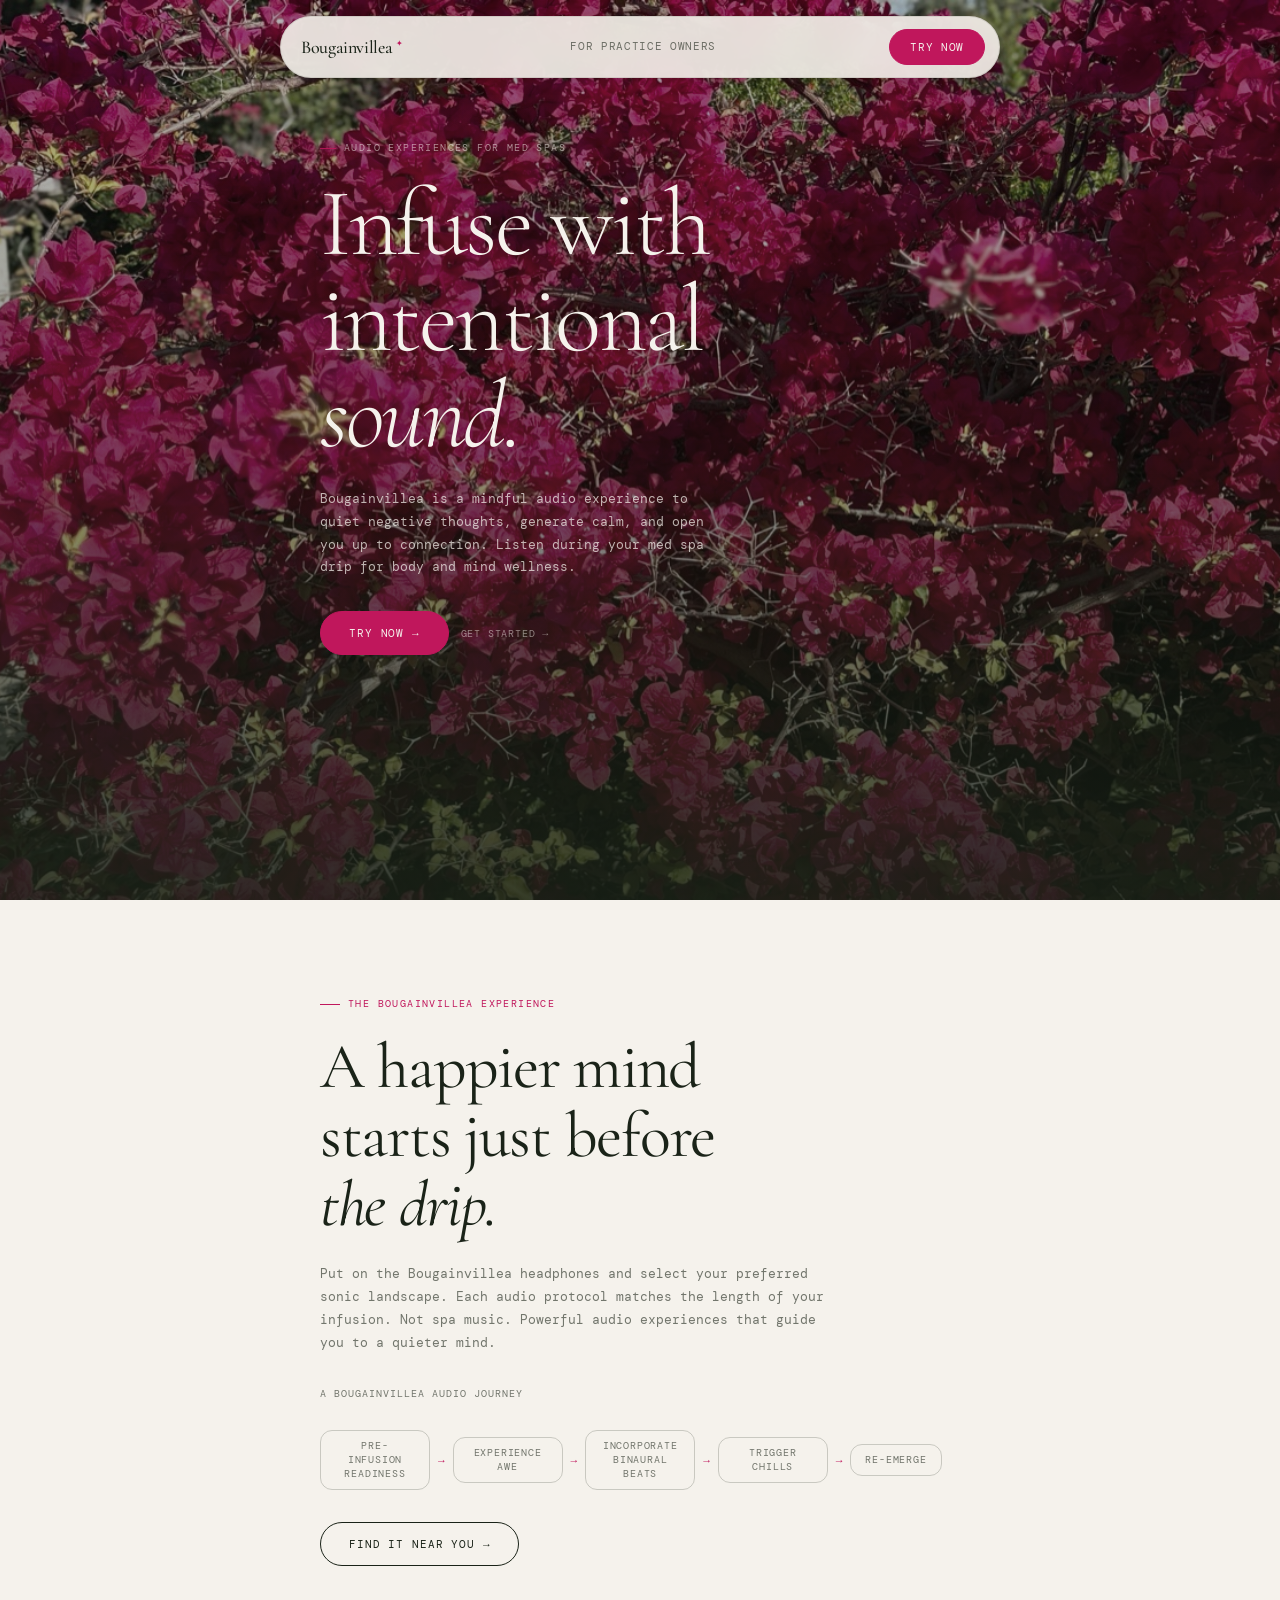
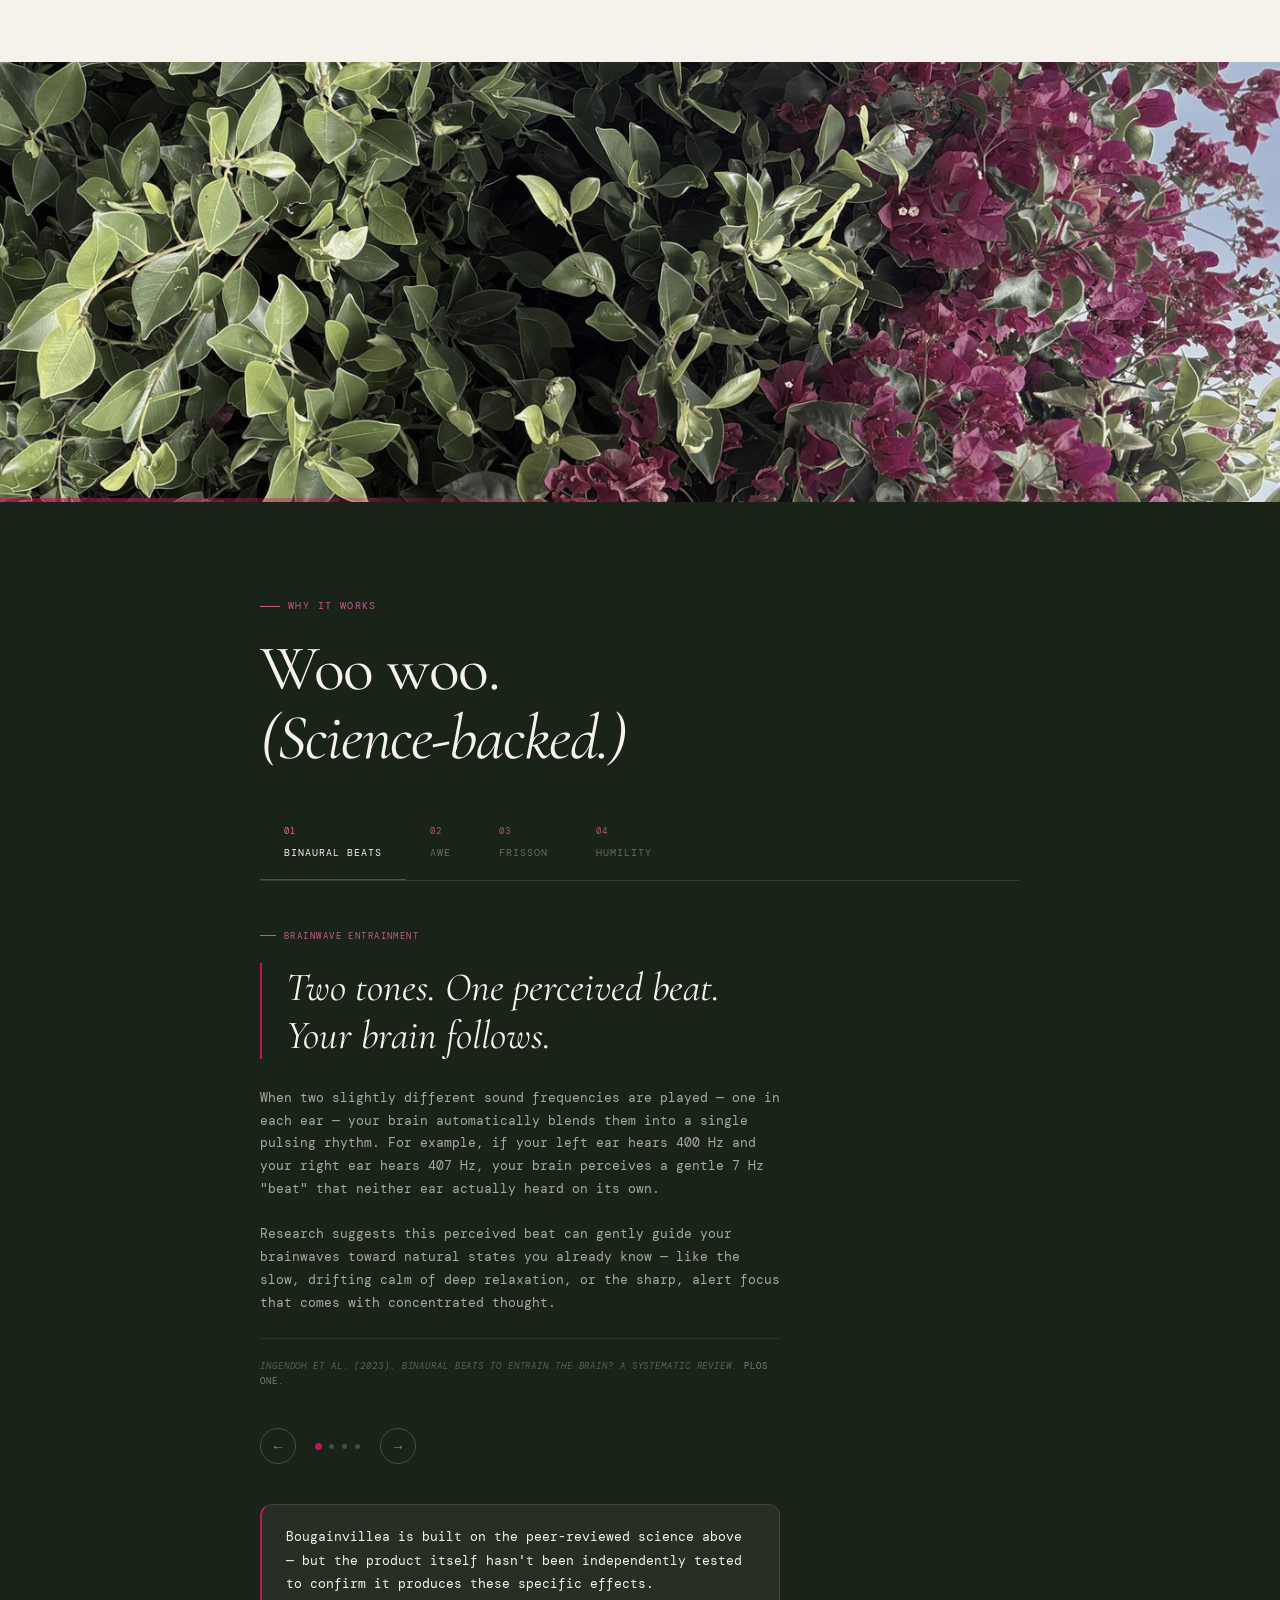
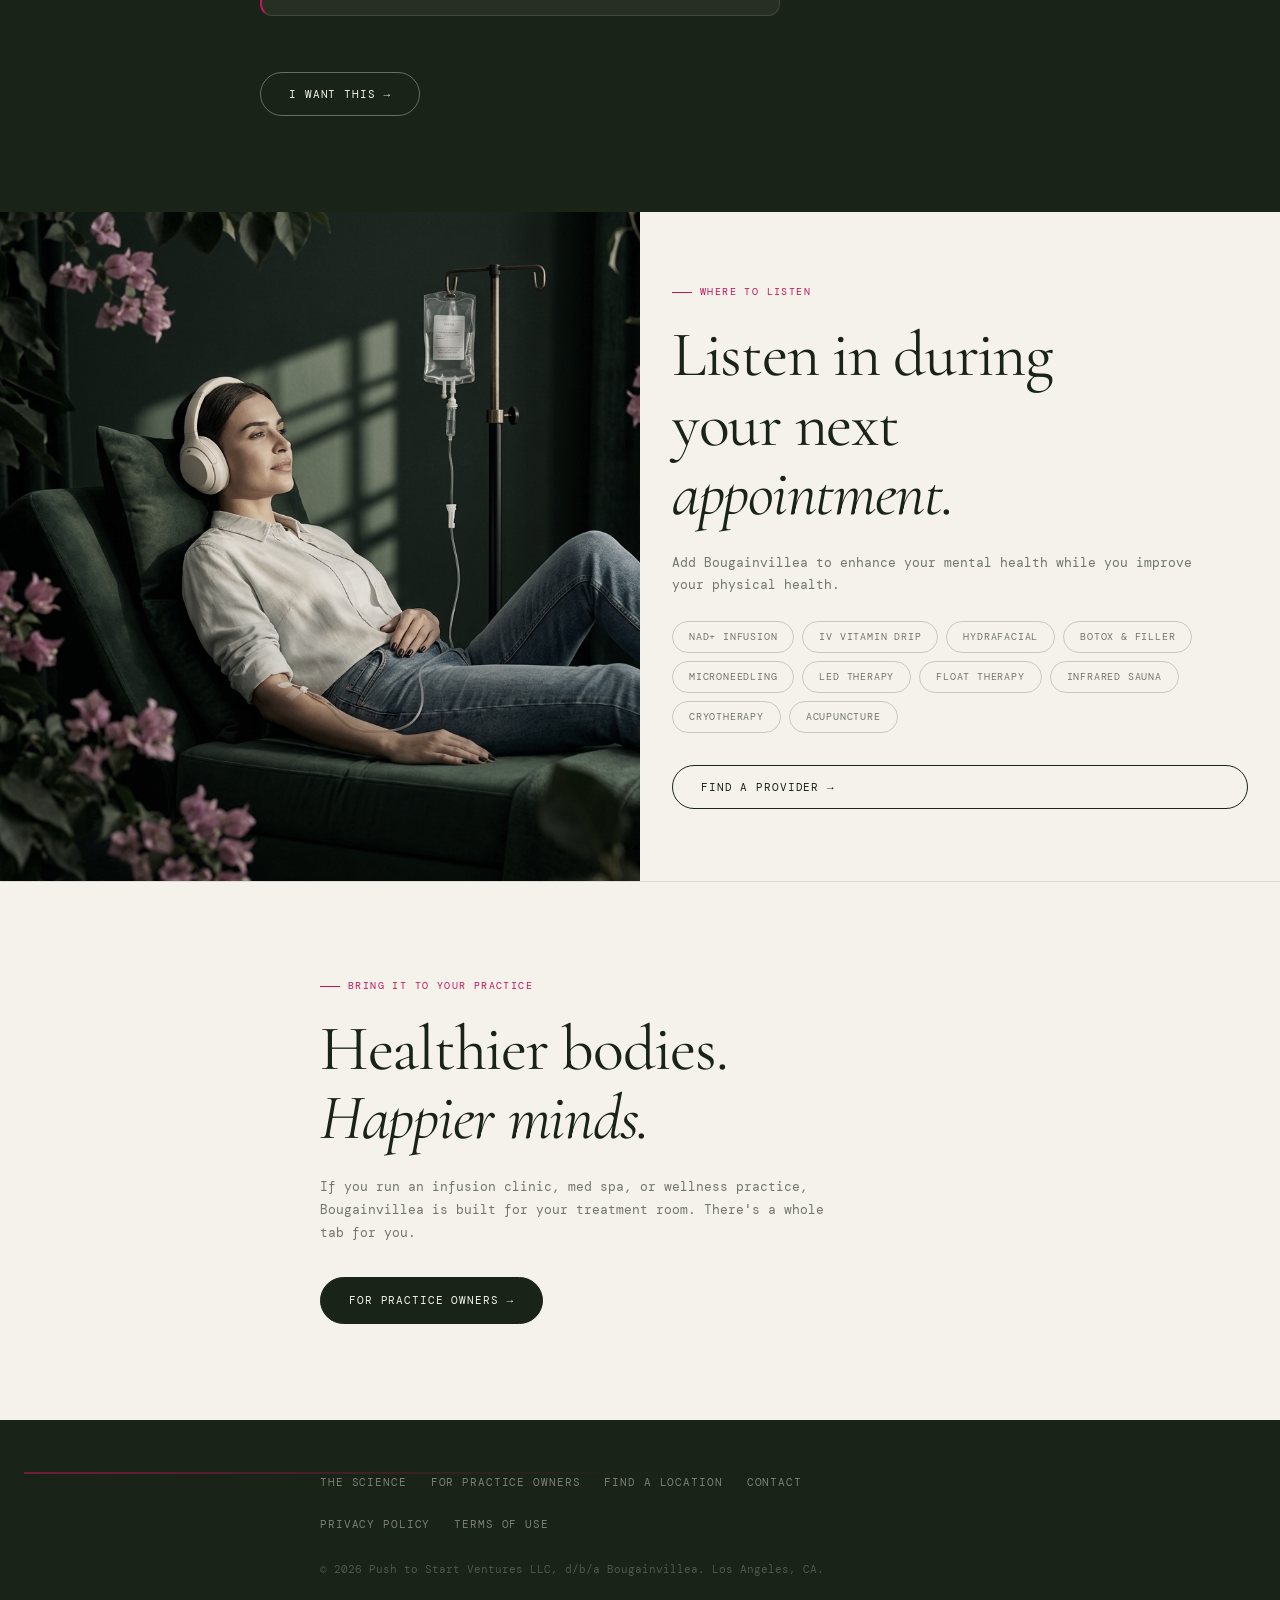
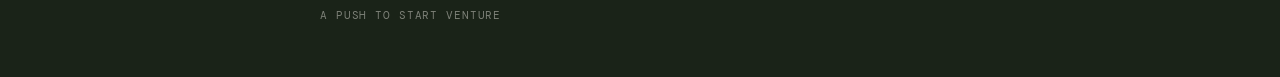
==== commit 098b7c86: "Science section disclaimer call-out, mobile header fix, and font-family bug - Trim the science-secti" ====
--- a/index.html
+++ b/index.html
@@ -149,7 +149,7 @@
           <div class="sci-slide sci-slide--active" id="sci-slide-0" role="tabpanel">
             <span class="sci-slide__topic">Brainwave Entrainment</span>
             <p class="sci-slide__finding">
-              Two tones. One perceived beat.<br>Your brain follows.
+              Two tones. One perceived beat.<br class="sci-break"> Your brain follows.
             </p>
             <p class="body sci-slide__body">
               When two slightly different sound frequencies are played — one in each ear — your brain automatically blends them into a single pulsing rhythm. For example, if your left ear hears 400 Hz and your right ear hears 407 Hz, your brain perceives a gentle 7 Hz "beat" that neither ear actually heard on its own.<br><br>Research suggests this perceived beat can gently guide your brainwaves toward natural states you already know — like the slow, drifting calm of deep relaxation, or the sharp, alert focus that comes with concentrated thought.
@@ -218,7 +218,7 @@
 
         <div class="sci-cta">
           <p class="sci-disclaimer">
-            Bougainvillea is built on the peer-reviewed science above — but the product itself hasn't been independently tested to confirm it produces these specific effects. We take the research seriously, and we're just as serious about not overstating what we've proven.
+            Bougainvillea is built on the peer-reviewed science above — but the product itself hasn't been independently tested to confirm it produces these specific effects.
           </p>
           <button class="btn" onclick="openModal('modal-user')">I Want This →</button>
         </div>
--- a/css/style.css
+++ b/css/style.css
@@ -2,10 +2,10 @@
    BOUGAINVILLEA — Shared Stylesheet
    Base:  #f5f2ec (parchment) / #1a2318 (forest ink)
    Bloom: #c0175c (bougainvillea magenta) — used as accent pops
-   Type:  Cormorant Garant (editorial serif) + DM Mono
+   Type:  Cormorant Garamond (editorial serif) + DM Mono
    ============================================================ */
 
-@import url('https://fonts.googleapis.com/css2?family=Cormorant+Garant:ital,wght@0,300;0,400;0,500;0,600;1,300;1,400;1,500&family=DM+Mono:wght@300;400&display=swap');
+@import url('https://fonts.googleapis.com/css2?family=Cormorant+Garamond:ital,wght@0,300;0,400;0,500;0,600;1,300;1,400;1,500&family=DM+Mono:wght@300;400&display=swap');
 
 /* ── Reset & Base ─────────────────────────────────── */
 *, *::before, *::after { box-sizing: border-box; margin: 0; padding: 0; }
@@ -21,7 +21,7 @@
   --ink-20:  rgba(26,35,24,0.20);
   --ink-60:  rgba(26,35,24,0.60);
 
-  --serif: 'Cormorant Garant', Georgia, serif;
+  --serif: 'Cormorant Garamond', Georgia, serif;
   --mono:  'DM Mono', 'Courier New', monospace;
 
   --nav-h: 60px;
@@ -1165,17 +1165,20 @@
 /* ── Science section CTA ──────────────────────────── */
 .sci-cta {
   margin-top: 40px;
-  padding-top: 40px;
-  border-top: 1px solid rgba(245,242,236,0.08);
 }
 
 .sci-disclaimer {
   font-family: var(--mono);
   font-size: 13px;
   line-height: 1.8;
-  color: rgba(245,242,236,0.45);
+  color: var(--cream);
   max-width: 520px;
   margin-bottom: 24px;
+  padding: 20px 24px;
+  background: rgba(245,242,236,0.06);
+  border: 1px solid rgba(245,242,236,0.12);
+  border-left: 2px solid var(--bloom);
+  border-radius: 12px;
 }
 
 /* ── Phases label ─────────────────────────────────── */
@@ -1231,6 +1234,7 @@
   .sci-inner { padding: 0 4px; }
   .sci-nav__tab { padding: 0 16px 18px; }
   .sci-slide__finding { font-size: clamp(22px, 6vw, 34px); }
+  .sci-slide__finding .sci-break { display: none; }
 
   /* Stat hero — keeps number readable without overflowing */
   .stat-hero { flex-direction: column; align-items: flex-start; gap: 12px; }
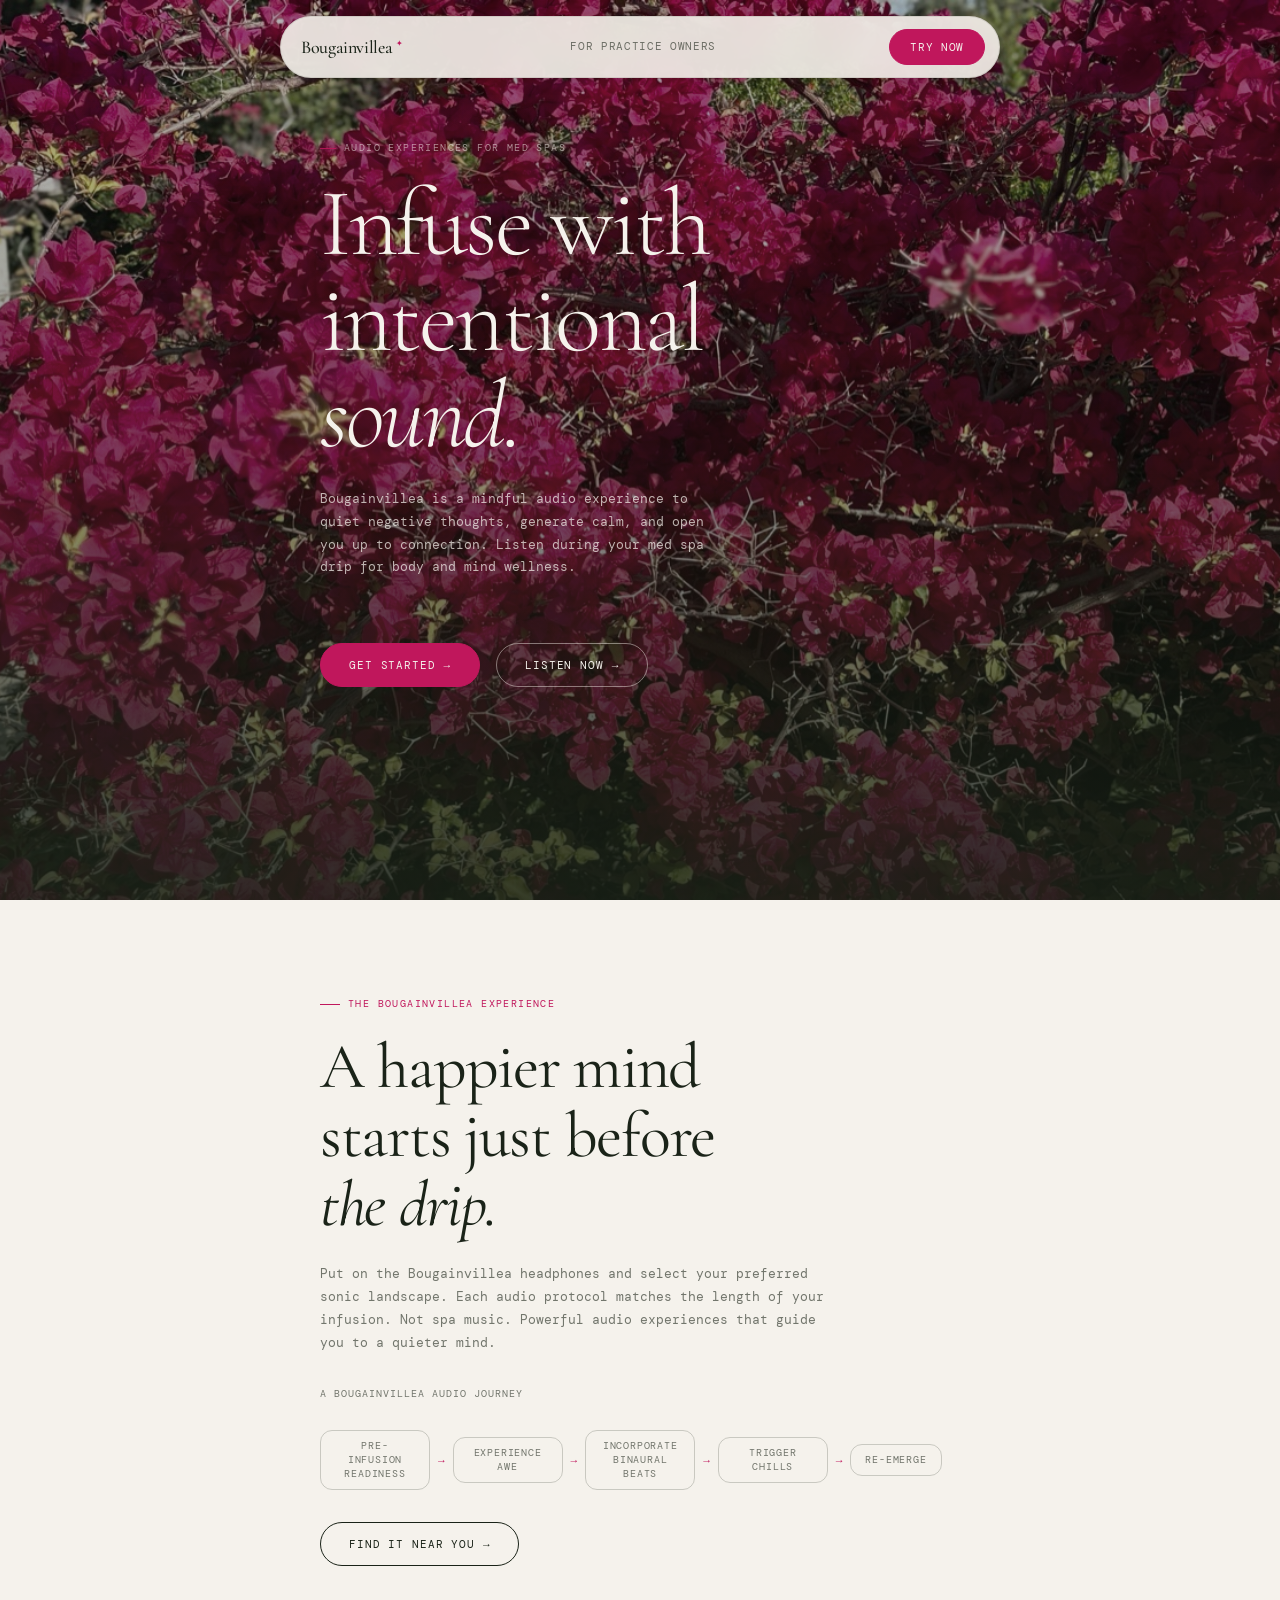
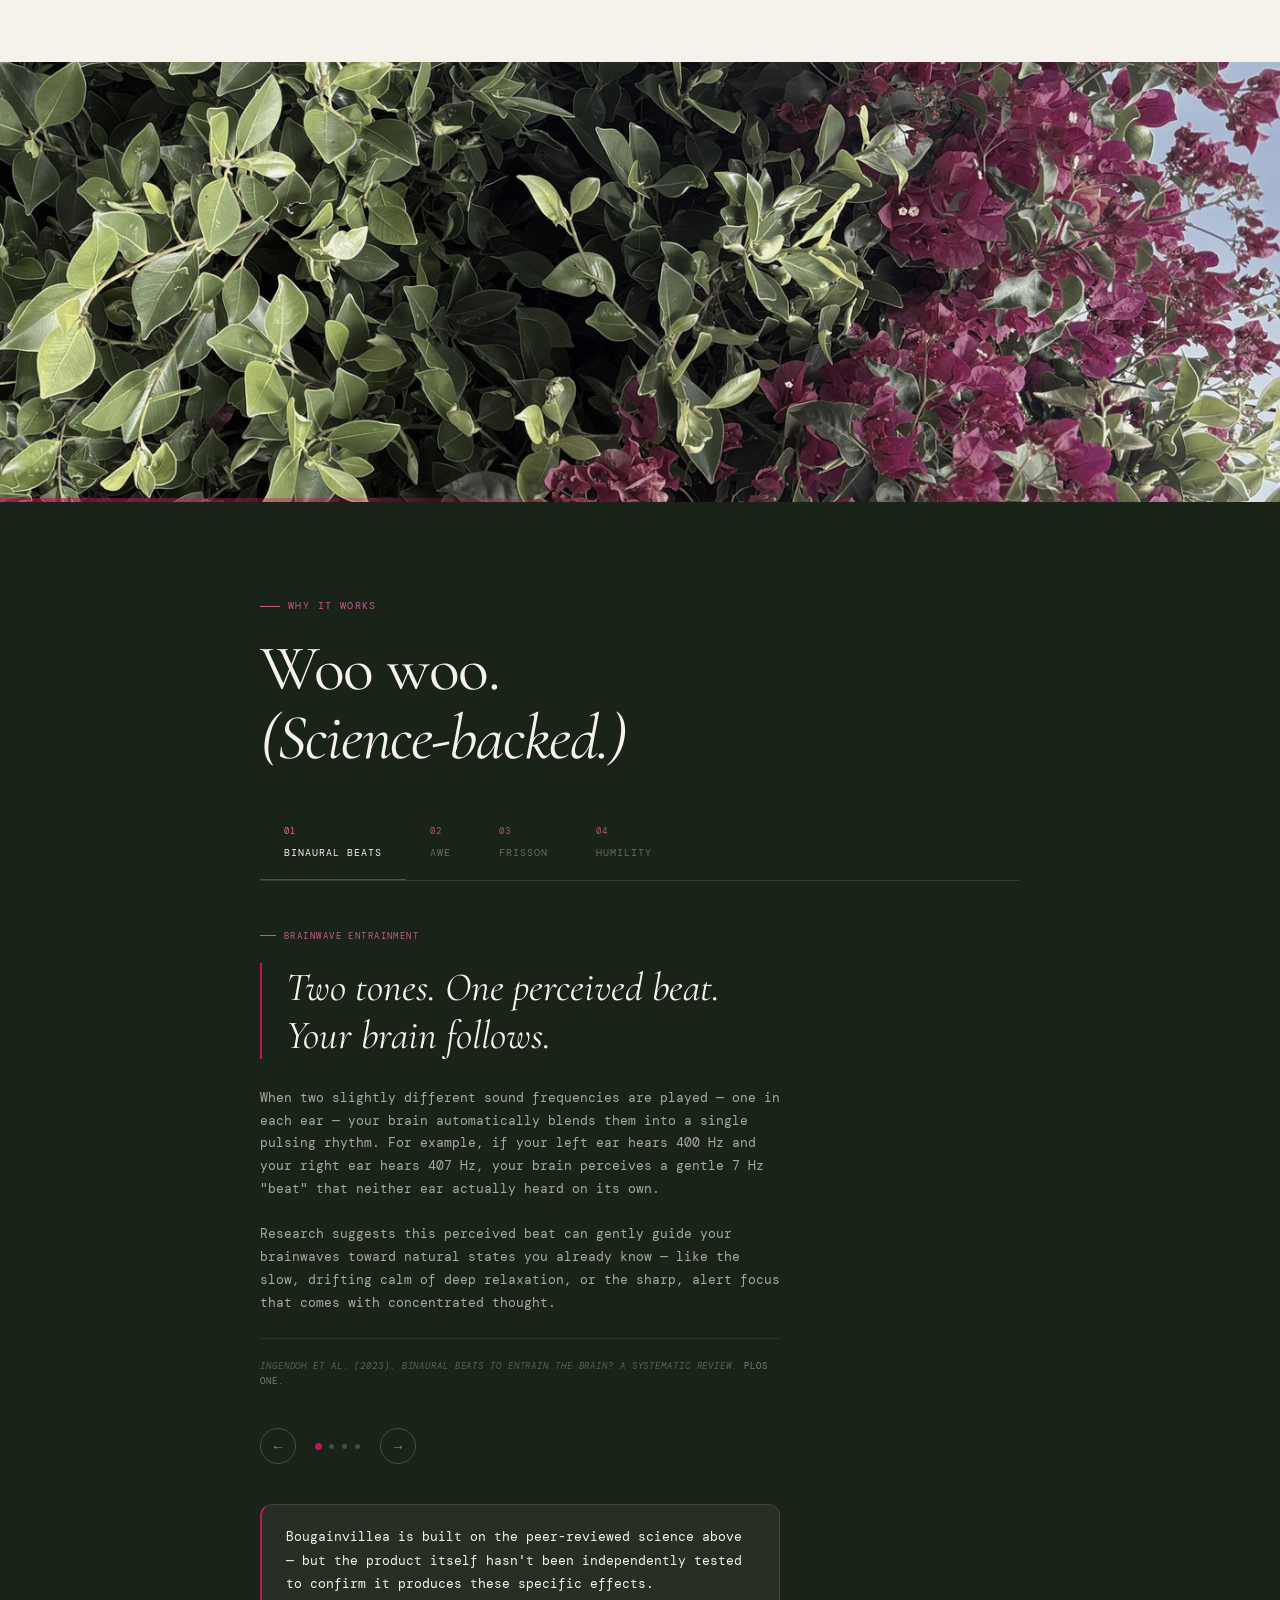
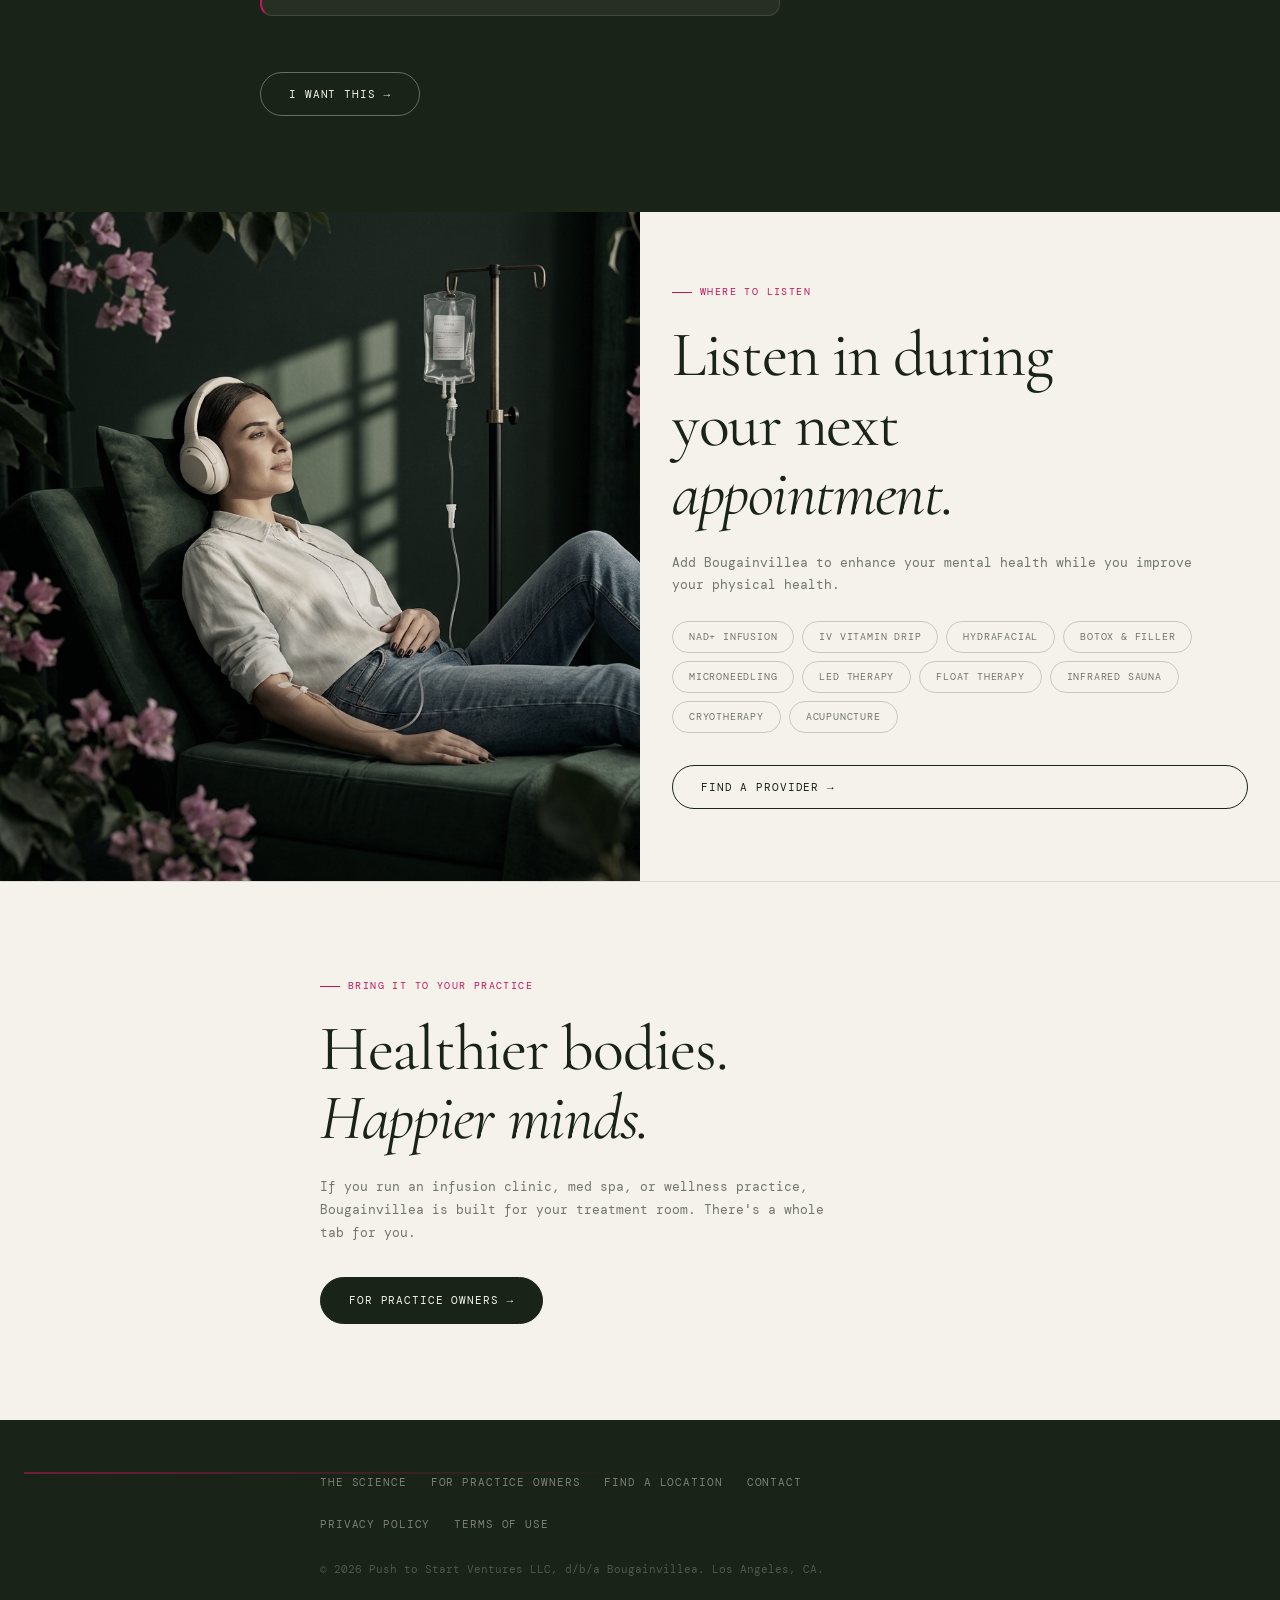
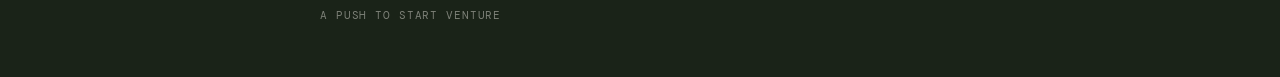
==== commit b279fede: "Hero: split Get Started into its own primary button, Try Now → Listen Now secondary Get Started was " ====
--- a/index.html
+++ b/index.html
@@ -56,8 +56,10 @@
         <p class="hero__sub">
           Bougainvillea is a mindful audio experience to quiet negative thoughts, generate calm, and open you up to connection. Listen during your med spa drip for body and mind wellness.
         </p>
-        <button class="btn mt-32" onclick="toggleDemo()">Try Now →</button>
-        <button class="hero__scroll-link" onclick="openModal('modal-user')">Get Started →</button>
+        <div class="hero__ctas mt-32">
+          <button class="btn" onclick="openModal('modal-user')">Get Started →</button>
+          <button class="btn btn--outline" onclick="toggleDemo()">Listen Now →</button>
+        </div>
       </div>
     </section>
 
--- a/css/style.css
+++ b/css/style.css
@@ -426,6 +426,24 @@
   border-color: var(--forest);
 }
 
+.hero__ctas {
+  display: flex;
+  flex-wrap: wrap;
+  align-items: center;
+  gap: 16px;
+}
+
+.hero .btn--outline {
+  background: transparent;
+  border-color: rgba(245,242,236,0.45);
+  color: var(--cream);
+}
+
+.hero .btn--outline:hover {
+  background: rgba(245,242,236,0.12);
+  border-color: rgba(245,242,236,0.75);
+}
+
 .hero {
   position: relative;
   min-height: 100svh;
@@ -1146,21 +1164,6 @@
   border-color: rgba(224,100,155,0.60);
   color: rgba(224,100,155,1);
 }
-
-/* ── Hero scroll link (secondary action below hero CTA) */
-.hero__scroll-link {
-  display: inline-block;
-  margin-top: 16px;
-  margin-left: 4px;
-  font-family: var(--mono);
-  font-size: 10px;
-  letter-spacing: 0.08em;
-  text-transform: uppercase;
-  color: rgba(245,242,236,0.50);
-  text-decoration: none;
-  transition: color 0.2s;
-}
-.hero__scroll-link:hover { color: rgba(245,242,236,0.85); }
 
 /* ── Science section CTA ──────────────────────────── */
 .sci-cta {
